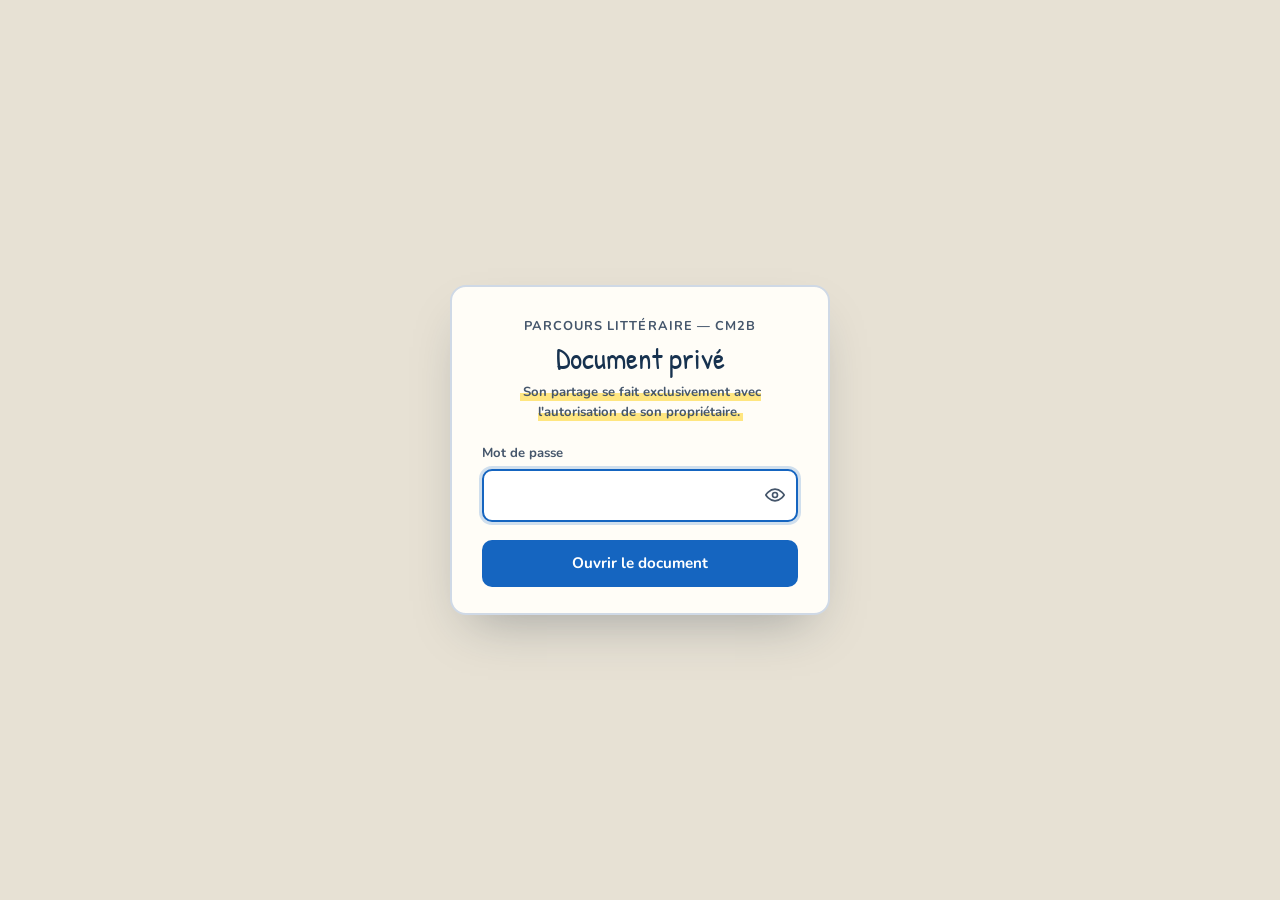
==== index.html @ 3eb69982 "Affichage : bouton d'impression centré sur une ligne en mobile, fiches réorganisées, couverture Émil" ====
<!DOCTYPE html>
<html lang="fr">
<head>
  <meta charset="UTF-8">
  <meta name="viewport" content="width=device-width, initial-scale=1">
  <title>Mon parcours de lecture — CM2B (élève &amp; parents)</title>
  <meta name="description" content="Document à imprimer pour choisir ses 7 livres de l'année en CM2B : liste des œuvres proposées par niveau, présentation de chaque livre, carnet de lecteur et suivi des lectures.">
  <meta name="robots" content="noindex, nofollow, noarchive">
  <link rel="icon" href="favicon.svg?v=1" type="image/svg+xml">
  <link rel="stylesheet" href="assets/styles.css?v=55">
</head>
<body class="is-locked">
  <div class="gate" id="gate">
    <form class="gate-box" id="gate-form" autocomplete="off">
      <p class="gate-school">Parcours littéraire — CM2B</p>
      <h1 class="gate-title">Document privé</h1>
      <p class="gate-note"><strong>Son partage se fait exclusivement avec l'autorisation de son propriétaire.</strong></p>
      <label class="gate-label" for="gate-input">Mot de passe</label>
      <div class="gate-field">
        <input class="gate-input" id="gate-input" type="password" inputmode="text" autocomplete="off" required>
        <button type="button" class="gate-reveal" id="gate-reveal" aria-label="Afficher le mot de passe" aria-pressed="false">
          <svg class="ico-eye" viewBox="0 0 24 24" fill="none" stroke="currentColor" stroke-width="2" stroke-linecap="round" stroke-linejoin="round" aria-hidden="true"><path d="M1 12s4-7 11-7 11 7 11 7-4 7-11 7-11-7-11-7z"/><circle cx="12" cy="12" r="3"/></svg>
          <svg class="ico-eye-off" viewBox="0 0 24 24" fill="none" stroke="currentColor" stroke-width="2" stroke-linecap="round" stroke-linejoin="round" aria-hidden="true"><path d="M17.94 17.94A10.07 10.07 0 0 1 12 20c-7 0-11-8-11-8a18.45 18.45 0 0 1 5.06-5.94M9.9 4.24A9.12 9.12 0 0 1 12 4c7 0 11 8 11 8a18.5 18.5 0 0 1-2.16 3.19m-6.72-1.07a3 3 0 1 1-4.24-4.24"/><line x1="1" y1="1" x2="23" y2="23"/></svg>
        </button>
      </div>
      <p class="gate-error" id="gate-error" role="alert" hidden>Mot de passe incorrect.</p>
      <button class="gate-submit" type="submit">Ouvrir le document</button>
    </form>
  </div>

  <button type="button" class="print-fab" id="print">
    <svg viewBox="0 0 24 24" fill="none" stroke="currentColor" stroke-width="2" aria-hidden="true"><path d="M6 9V3h12v6"/><path d="M6 18H4a2 2 0 0 1-2-2v-4a2 2 0 0 1 2-2h16a2 2 0 0 1 2 2v4a2 2 0 0 1-2 2h-2"/><rect x="6" y="14" width="12" height="7" rx="1"/></svg>
    Imprimer / Enregistrer en PDF
  </button>

  <main class="document">
    <header class="doc-head">
      <p class="school">Parcours littéraire — Classe de CM2B</p>
      <h1>Mon parcours de lecture</h1>
      <p class="subtitle">Je choisis <strong>7 livres</strong> à lire pendant l'année.</p>
      <span class="stamp" aria-hidden="true">7 livres<br>à choisir</span>
      <p class="id-line">Prénom : ______________________ &nbsp;&nbsp;&nbsp; Date : ______ / ______ / 20______</p>
    </header>

    <aside class="disclaimer" role="note">
      <p>Document réalisé par un parent d'élève de la classe, à titre bénévole et purement indicatif,
      pour aider les enfants à choisir leurs lectures de l'année. Il ne s'agit pas d'un document de
      l'école et il n'a aucune intention de se substituer aux consignes de l'enseignant ni de les
      contredire. En cas de doute, se référer au maître.</p>
    </aside>

    <section class="toc" aria-label="Sommaire">
      <h2>Sommaire</h2>
      <ul>
        <li><a href="#consignes"><span class="toc-num">1</span>Les consignes du maître</a></li>
        <li><a href="#niveaux"><span class="toc-num">2</span>Les trois niveaux de lecture</a></li>
        <li><a href="#patrimoine"><span class="toc-num">3</span>Œuvres du patrimoine</a></li>
        <li><a href="#contemporain"><span class="toc-num">4</span>Littérature de jeunesse contemporaine</a></li>
        <li><a href="#carnet"><span class="toc-num">5</span>Mon carnet de lecteur</a></li>
        <li><a href="#aides"><span class="toc-num">6</span>Aides complémentaires (suivi des lectures)</a></li>
        <li><a href="#fiche"><span class="toc-num">7</span>Ma fiche de lecture vierge</a></li>
      </ul>
    </section>

    <div class="zone zone-maitre" id="consignes">
      <header class="zone-head">
        <span class="zone-tag">Consignes du maître</span>
        <h2><span class="sec-num">1</span>Liste des œuvres et carnet de lecteur</h2>
        <p>Reproduits d'après les feuilles du maître. Le nombre de lectures (7) a été fixé par
        l'enseignant ; la liste, elle, n'est ni exhaustive ni obligatoire. Les présentations des livres
        (accroche, résumé, auteur) sont des aides proposées par un parent.</p>
      </header>

      <section class="note">
        <h2>Comment utiliser cette liste ?</h2>
        <p>Cette liste a pour objectif de proposer aux élèves un large choix d'œuvres à découvrir au cours
        de l'année. Elle n'est <strong>ni exhaustive, ni obligatoire</strong>. Chaque élève reste libre de
        choisir ses lectures en fonction de ses goûts, de ses envies et de ses capacités. Un livre qui
        ne figure pas dans cette liste peut également être choisi.</p>
        <p>Les niveaux indiqués correspondent à la <strong>difficulté de lecture de l'œuvre</strong> et ne
        constituent pas une évaluation du niveau de l'élève.</p>
      </section>

      <section class="legend-block" id="niveaux">
        <h2><span class="sec-num">2</span>Les trois niveaux de lecture</h2>
        <ul class="legend" id="legend"></ul>
      </section>

      <div id="books"></div>
    </div>

    <div class="zone zone-carnet carnet" id="carnet">
      <header class="zone-head">
        <span class="zone-tag">Consignes du maître</span>
        <h2><span class="sec-num">5</span>Mon carnet de lecteur</h2>
        <p>Pour chaque livre lu, je remplis mon carnet de lecteur. Voici les cinq parties du carnet.
        Je peux cocher les cases au fur et à mesure.</p>
      </header>

      <ul class="carnet-legende" id="carnet-legende"></ul>

      <div class="steps" id="steps"></div>
    </div>

    <div class="zone zone-aide" id="aides">
      <header class="zone-head">
        <span class="zone-tag">Aides complémentaires</span>
        <h2><span class="sec-num">6</span>Suivi des lectures</h2>
        <p>Proposé par un parent. Cet élément ne fait pas partie des consignes de l'école.</p>
      </header>

      <section class="suivi" id="suivi">
        <h2>Mes 7 livres de l'année</h2>
        <p>Je note ici les 7 livres que j'ai choisis, puis je les remplis au fur et à mesure.</p>
        <div id="suivi-table"></div>
      </section>
    </div>

    <div class="zone zone-fiche" id="fiche">
      <header class="zone-head">
        <span class="zone-tag">Aides complémentaires</span>
        <h2><span class="sec-num">7</span>Ma fiche de lecture vierge</h2>
        <p>Proposée par un parent : une fiche de trois pages, à photocopier une fois par livre.</p>
      </header>

      <div class="fiche-vierge" id="fiche-vierge"></div>
    </div>

    <footer class="doc-foot">
      <p>Parcours littéraire CM2B — document à imprimer pour choisir ses lectures de l'année.</p>
      <p>Résumés et repères sur les auteurs établis d'après des sources documentaires et encyclopédiques.</p>
      <p>Document réalisé par un parent d'élève, à titre indicatif. Il ne remplace pas les consignes de l'enseignant.</p>
      <p>Illustrations du domaine public (Wikimedia Commons) pour les œuvres anciennes ; couvertures des éditions pour les autres.</p>
    </footer>
  </main>

  <script src="assets/data.js?v=36"></script>
  <script src="assets/app.js?v=37"></script>
</body>
</html>
---- assets/styles.css ----
/* Feuille de style « cahier d'écolier » — document imprimable.
   Polices auto-hébergées (licence OFL) : Patrick Hand (titres), Nunito (texte). */

@font-face {
  font-family: "Patrick Hand";
  font-style: normal;
  font-weight: 400;
  font-display: swap;
  src: url("fonts/patrick-hand-latin-400-normal.woff2") format("woff2");
  unicode-range: U+0000-00FF, U+0131, U+0152-0153, U+02BB-02BC, U+02C6, U+02DA, U+02DC, U+0304, U+0308, U+0329, U+2000-206F, U+2074, U+20AC, U+2122, U+2191, U+2193, U+2212, U+2215, U+FEFF, U+FFFD;
}
@font-face {
  font-family: "Patrick Hand";
  font-style: normal;
  font-weight: 400;
  font-display: swap;
  src: url("fonts/patrick-hand-latin-ext-400-normal.woff2") format("woff2");
  unicode-range: U+0100-02AF, U+0304, U+0308, U+0329, U+1E00-1E9F, U+1EF2-1EFF, U+2020, U+20A0-20AB, U+20AD-20C0, U+2113, U+2C60-2C7F, U+A720-A7FF;
}
@font-face {
  font-family: "Nunito";
  font-style: normal;
  font-weight: 400;
  font-display: swap;
  src: url("fonts/nunito-latin-400-normal.woff2") format("woff2");
  unicode-range: U+0000-00FF, U+0131, U+0152-0153, U+02BB-02BC, U+02C6, U+02DA, U+02DC, U+0304, U+0308, U+0329, U+2000-206F, U+2074, U+20AC, U+2122, U+2191, U+2193, U+2212, U+2215, U+FEFF, U+FFFD;
}
@font-face {
  font-family: "Nunito";
  font-style: normal;
  font-weight: 400;
  font-display: swap;
  src: url("fonts/nunito-latin-ext-400-normal.woff2") format("woff2");
  unicode-range: U+0100-02AF, U+0304, U+0308, U+0329, U+1E00-1E9F, U+1EF2-1EFF, U+2020, U+20A0-20AB, U+20AD-20C0, U+2113, U+2C60-2C7F, U+A720-A7FF;
}
@font-face {
  font-family: "Nunito";
  font-style: normal;
  font-weight: 700;
  font-display: swap;
  src: url("fonts/nunito-latin-700-normal.woff2") format("woff2");
  unicode-range: U+0000-00FF, U+0131, U+0152-0153, U+02BB-02BC, U+02C6, U+02DA, U+02DC, U+0304, U+0308, U+0329, U+2000-206F, U+2074, U+20AC, U+2122, U+2191, U+2193, U+2212, U+2215, U+FEFF, U+FFFD;
}
@font-face {
  font-family: "Nunito";
  font-style: normal;
  font-weight: 700;
  font-display: swap;
  src: url("fonts/nunito-latin-ext-700-normal.woff2") format("woff2");
  unicode-range: U+0100-02AF, U+0304, U+0308, U+0329, U+1E00-1E9F, U+1EF2-1EFF, U+2020, U+20A0-20AB, U+20AD-20C0, U+2113, U+2C60-2C7F, U+A720-A7FF;
}

:root {
  --paper: #fffdf7;
  --ink: #1f2d3d;
  --ink-soft: #45566b;
  --line: #cfd9e6;
  --grid: 5mm;
  --grid-img: url("data:image/svg+xml,%3Csvg%20xmlns='http://www.w3.org/2000/svg'%20width='5'%20height='5'%20viewBox='0%200%205%205'%3E%3Cpath%20d='M0.125%200V5M0%200.125H5'%20fill='none'%20stroke='%235a82b4'%20stroke-opacity='0.16'%20stroke-width='0.25'/%3E%3C/svg%3E");
  --vert: #2e7d32;
  --bleu: #1565c0;
  --rouge: #c62828;
  --marker: #ffe680;
  --accent-pencil: #e08a2b;
  --font-hand: "Patrick Hand", "Segoe Print", "Bradley Hand", "Comic Sans MS", cursive;
  --font-body: "Nunito", Verdana, "Segoe UI", Tahoma, Geneva, sans-serif;
}

* { box-sizing: border-box; }

body {
  margin: 0;
  background: #e7e1d4;
  color: var(--ink);
  font-family: var(--font-body);
  font-size: 15px;
  line-height: 1.55;
}

a { color: var(--bleu); }
:focus-visible { outline: 3px solid var(--accent-pencil); outline-offset: 2px; border-radius: 4px; }

/* ---------- La feuille ---------- */
.document {
  position: relative;
  width: min(100%, 820px);
  margin: 28px auto 90px;
  padding: 46px 48px 40px;
  background-color: var(--paper);
  background-image: var(--grid-img);
  background-size: var(--grid) var(--grid);
  background-repeat: repeat;
  border-radius: 3px;
  box-shadow: 0 1px 0 #d9d2c2, 0 20px 44px -20px rgba(40, 40, 30, .55);
}

/* ---------- En-tête ---------- */
.school {
  font-family: var(--font-hand);
  font-size: 1.02rem;
  color: var(--bleu);
  margin: 0 0 4px;
  letter-spacing: .3px;
}
h1 {
  font-family: var(--font-hand);
  font-size: clamp(2rem, 6vw, 2.85rem);
  font-weight: 700;
  color: #17324f;
  margin: 0;
  line-height: 1.1;
}
.subtitle {
  font-family: var(--font-hand);
  font-size: 1.18rem;
  color: #33506f;
  margin: 8px 0 14px;
}
.subtitle strong { background: linear-gradient(transparent 55%, var(--marker) 55%); padding: 0 3px; }

.stamp {
  position: absolute;
  top: 40px;
  right: 42px;
  transform: rotate(-8deg);
  border: 3px double var(--rouge);
  color: var(--rouge);
  font-family: var(--font-hand);
  font-weight: 700;
  font-size: .98rem;
  line-height: 1.05;
  text-align: center;
  padding: 8px 12px;
  border-radius: 8px;
  opacity: .82;
}

.id-line {
  font-size: .95rem;
  color: var(--ink-soft);
  margin: 14px 0 0;
  letter-spacing: .3px;
}

/* ---------- Note « mode d'emploi » ---------- */
.note {
  background: #fffbe8;
  border: 1.5px dashed #e6c96b;
  border-radius: 12px;
  padding: 16px 20px;
  margin: 24px 0 0;
}
.note h2 {
  font-family: var(--font-hand);
  font-size: 1.32rem;
  color: #8a6d1b;
  margin: 0 0 8px;
}
.note p { margin: 0 0 8px; font-size: .93rem; color: var(--ink-soft); }
.note p:last-child { margin-bottom: 0; }
.note p strong { color: var(--ink); }

/* ---------- Mention « document d'un parent » ---------- */
.disclaimer {
  margin: 20px 0 0;
  background: #f6f7f9;
  border: 1.5px solid #d3dae3;
  border-left: 4px solid var(--ink-soft);
  border-radius: 10px;
  padding: 12px 16px;
}
.disclaimer p { margin: 0; font-size: .85rem; color: var(--ink-soft); }

/* ---------- Zones : consignes du maître / aides d'un parent ---------- */
.zone {
  margin: 26px 0 0;
  padding: 18px 20px 22px;
  border-radius: 14px;
  border: 1.5px solid var(--line);
}
.zone-maitre { background: #f7fafd; border-color: #d3e0ee; }
.zone-carnet { background: #eef4fc; border-color: #cddff2; }
.zone-aide { background: #fdf8ec; border-color: #ecdcb4; }
.zone-head { margin: 0 0 6px; }
.zone-tag {
  display: inline-block;
  font-family: var(--font-hand);
  font-size: .9rem;
  letter-spacing: .3px;
  padding: 2px 10px;
  border-radius: 999px;
  margin-bottom: 6px;
}
.zone-maitre .zone-tag { background: #e3eef9; color: #1565c0; }
.zone-carnet .zone-tag { background: #dbeafb; color: #1565c0; }
.zone-aide .zone-tag { background: #f7e6bf; color: #8a6d1b; }
.zone-head h2 {
  font-family: var(--font-hand);
  font-size: 1.5rem;
  color: #17324f;
  margin: 0 0 4px;
}
.zone-head p { margin: 0; font-size: .86rem; color: var(--ink-soft); }

/* Présentation d'un livre : aide proposée par un parent */
.fiche-aide {
  margin-top: 8px;
  padding: 10px 12px;
  border-left: 3px solid #ecdcb4;
  background: #fdfaf2;
  border-radius: 0 8px 8px 0;
}
.auteur-bio {
  font-size: .85rem;
  color: var(--ink-soft);
  margin: 10px 0 0;
  padding-top: 7px;
  border-top: 1px dashed #e6dcc4;
}
.auteur-bio-label {
  font-family: var(--font-hand);
  font-size: .78rem;
  color: #8a6d1b;
  text-transform: uppercase;
  letter-spacing: .5px;
  margin-right: 7px;
}
.auteur-bio-nom {
  font-family: var(--font-hand);
  font-size: .95rem;
  color: #17324f;
}

.fiche-img { float: right; width: 132px; margin: 0 0 10px 14px; }
.fiche-img img {
  display: block;
  width: 100%;
  height: auto;
  border: 1px solid var(--line);
  border-radius: 6px;
  background: #fff;
}
.fiche-img figcaption { font-size: .66rem; color: #6b7a8c; margin-top: 3px; line-height: 1.2; }
.fiche-aide::after { content: ""; display: block; clear: both; }

/* ---------- Sommaire (écran) ---------- */
.toc {
  margin: 24px 0 0;
  background: #f4f8fd;
  border: 1.5px solid #d8e0ea;
  border-radius: 12px;
  padding: 14px 18px;
}
.toc h2 {
  font-family: var(--font-hand);
  font-size: 1.24rem;
  color: #17324f;
  margin: 0 0 8px;
}
.toc ul {
  list-style: none;
  margin: 0;
  padding: 0;
  display: flex;
  flex-direction: column;
  gap: 5px;
}
.toc li { font-size: .92rem; color: #3a4b60; }
.toc a {
  color: #2a4a6b;
  text-decoration: underline;
  text-decoration-color: #b9c9dc;
  text-underline-offset: 3px;
  border-radius: 4px;
}
.toc a:hover,
.toc a:focus-visible { color: #1565c0; text-decoration-color: currentColor; }
.toc a:focus-visible { outline: 2px solid #1565c0; outline-offset: 2px; }
.toc-num {
  display: inline-block;
  margin-right: 8px;
  color: var(--bleu);
  font-weight: 700;
}
.toc-num::after { content: " –"; }

/* ---------- Ancres du sommaire ---------- */
html { scroll-behavior: smooth; }
#consignes, #niveaux, #patrimoine, #contemporain, #carnet, #aides, #fiche { scroll-margin-top: 18px; }

/* ---------- Légende des niveaux ---------- */
.legend-block { margin: 26px 0 0; }
.legend-block h2,
.cat-head,
.carnet h2,
.suivi h2 {
  font-family: var(--font-hand);
  font-size: 1.55rem;
  color: #17324f;
  margin: 0 0 10px;
  padding-bottom: 4px;
  border-bottom: 3px solid var(--marker);
}
.sec-num {
  display: inline-block;
  margin-right: 8px;
  color: var(--bleu);
  font-size: .9em;
}
.sec-num::after { content: " –"; }
.legend { list-style: none; margin: 12px 0 0; padding: 0; display: flex; flex-direction: column; gap: 8px; }
.legend li { display: flex; align-items: center; gap: 10px; font-size: .96rem; }
.dot { width: 15px; height: 15px; border-radius: 52% 48% 55% 45%; flex: none; }
.dot.n1 { background: var(--vert); }
.dot.n2 { background: var(--bleu); }
.dot.n3 { background: var(--rouge); }
.legend .lvl-name { font-family: var(--font-hand); font-weight: 700; }

/* ---------- Liste des œuvres ---------- */
.cat-block { margin: 30px 0 0; }
.cat-head { display: flex; align-items: baseline; gap: 12px; }
.cat-head .num { font-size: .9em; color: var(--bleu); }
.cat-head .num::after { content: " –"; }
.cat-lead { font-size: .88rem; color: var(--ink-soft); margin: 6px 0 0; }

.level-block { margin: 20px 0 0; }
.level-head {
  font-family: var(--font-hand);
  font-size: 1.12rem;
  color: #17324f;
  margin: 0 0 8px;
  display: flex;
  align-items: center;
  gap: 9px;
}
.level-head .dot { width: 16px; height: 16px; }

.fiche {
  display: grid;
  grid-template-columns: 32px 1fr;
  gap: 14px;
  padding: 12px 0;
  border-bottom: 1px dashed var(--line);
}
.fiche:last-child { border-bottom: 0; }

.check {
  width: 26px; height: 26px;
  border: 2.5px solid #2b3d52;
  border-radius: 4px 7px 3px 8px;
  background: #fff;
  transform: rotate(-1.2deg);
  margin-top: 2px;
  box-shadow: 1px 1px 0 rgba(0, 0, 0, .08);
}

.fiche-body h3 {
  font-family: var(--font-hand);
  font-size: 1.1rem;
  font-weight: 700;
  color: #17324f;
  margin: 0 0 3px;
  line-height: 1.2;
}
.meta {
  font-size: .84rem;
  color: var(--ink-soft);
  margin: 0 0 6px;
  display: flex;
  flex-wrap: wrap;
  gap: 6px 14px;
  align-items: center;
}
.meta .author { font-weight: 700; color: #2b3d52; }
.meta .lvl { display: inline-flex; align-items: center; gap: 6px; }
.meta .lvl .dot { width: 11px; height: 11px; }
.meta .note-badge {
  background: var(--marker);
  color: #6b5200;
  font-weight: 700;
  padding: 1px 8px;
  border-radius: 999px;
  font-size: .76rem;
}
.meta .gicos { display: inline-flex; align-items: center; gap: 3px; color: var(--bleu); }
.meta .gico { width: 16px; height: 16px; flex: none; }
.fiche .accroche {
  font-family: var(--font-hand);
  font-size: 1.02rem;
  color: #17324f;
  margin: 0 0 5px;
  line-height: 1.25;
}
.fiche .resume { font-size: .91rem; margin: 0; color: #3a4b60; }

/* ---------- Carnet de lecteur ---------- */
.carnet { margin: 34px 0 0; }
.steps {
  display: grid;
  grid-template-columns: repeat(auto-fit, minmax(300px, 1fr));
  gap: 16px;
  margin-top: 16px;
}
.step {
  border: 1.5px solid #d8e0ea;
  border-radius: 12px;
  padding: 14px 16px;
  background: #fbfdff;
}
.step h3 {
  font-family: var(--font-hand);
  font-size: 1.04rem;
  color: #17324f;
  margin: 0 0 6px;
  display: flex;
  align-items: center;
  gap: 8px;
}
.step h3 .num {
  width: 24px; height: 24px; flex: none;
  border-radius: 50%;
  background: var(--bleu);
  color: #fff;
  display: grid;
  place-items: center;
  font-size: .82rem;
}
.step p.intro { font-size: .85rem; color: var(--ink-soft); margin: 0 0 8px; }
.step ul { list-style: none; margin: 0; padding: 0; display: flex; flex-direction: column; gap: 7px; }
.step li { display: grid; grid-template-columns: 22px 1fr; gap: 9px; font-size: .87rem; align-items: start; }
.step li .check { width: 18px; height: 18px; border-width: 2px; margin-top: 1px; }

/* ---------- Statuts du carnet : point vert / rouge dans la case d'origine ---------- */
.step li .check,
.carnet-legende .check { position: relative; }
.check-dot {
  position: absolute;
  inset: 0;
  margin: auto;
  width: 9px;
  height: 9px;
  border-radius: 50%;
}
.check-dot.libre { background: var(--vert); }
.check-dot.obligatoire { background: var(--rouge); }
.carnet-legende {
  list-style: none;
  margin: 14px 0 0;
  padding: 0;
  display: flex;
  flex-direction: column;
  gap: 8px;
}
.carnet-legende li { display: flex; align-items: center; gap: 9px; font-size: .85rem; color: var(--ink-soft); }
.carnet-legende .check { width: 18px; height: 18px; border-width: 2px; margin: 0; transform: none; }

/* ---------- Suivi des 7 lectures ---------- */
.suivi { margin: 34px 0 0; }
.suivi > p { font-size: .93rem; color: var(--ink-soft); margin: 8px 0 0; }

.suivi-table { width: 100%; border-collapse: collapse; margin-top: 14px; font-size: .9rem; }
.suivi-table caption {
  caption-side: bottom;
  text-align: left;
  font-size: .8rem;
  color: var(--ink-soft);
  padding-top: 6px;
}
.suivi-table th,
.suivi-table td {
  border: 1px solid var(--line);
  padding: 8px 9px;
  text-align: left;
  vertical-align: middle;
}
.suivi-table thead th {
  background: #f2f6fb;
  font-family: var(--font-hand);
  font-size: .96rem;
  color: #17324f;
  font-weight: 700;
}
.suivi-table .suivi-num { width: 36px; text-align: center; background: #f7fafd; color: #17324f; }
.suivi-table tbody td { height: 40px; }
.suivi-table th:nth-child(2), .suivi-table td:nth-child(2) { min-width: 150px; }
.suivi-table th:nth-child(3), .suivi-table td:nth-child(3) { width: 72px; }
.suivi-table th:nth-child(4), .suivi-table td:nth-child(4),
.suivi-table th:nth-child(5), .suivi-table td:nth-child(5) { width: 96px; }
.suivi-table th:nth-child(6), .suivi-table td:nth-child(6) { width: 74px; text-align: center; }
.suivi-table td .check { display: block; margin: 0 auto; }

/* ---------- Fiche de lecture vierge (section 7) ---------- */
.zone-fiche { background: #fff; border-color: #d8e0ea; }
.zone-fiche .zone-tag { background: #e3eef9; color: #1565c0; }

.fiche-vierge { margin-top: 12px; }

.fv-id {
  display: grid;
  grid-template-columns: 1fr 1fr;
  gap: 6px 22px;
  margin: 0 0 12px;
  padding: 10px 14px;
  border: 1.5px solid var(--line);
  border-radius: 10px;
  background: #fbfdff;
}
.fv-id-item {
  margin: 0;
  display: flex;
  align-items: baseline;
  gap: 8px;
  font-size: .86rem;
  min-height: 1.5em;
}
.fv-id-item.wide { grid-column: 1 / -1; }
.fv-id-label { font-family: var(--font-hand); color: #17324f; white-space: nowrap; }
.fv-fill { flex: 1 1 auto; border-bottom: 1.5px dotted #9fb0c4; height: 1.05em; min-width: 40px; }
.fv-cases { display: inline-flex; gap: 12px; align-items: center; }
.fv-case { display: inline-flex; align-items: center; gap: 5px; font-size: .8rem; color: var(--ink-soft); }
.fv-case .dot { width: 11px; height: 11px; }
.fv-cover-box {
  flex: 1 1 auto;
  min-height: 20mm;
  border: 1.5px dashed #b9c9dc;
  border-radius: 8px;
  background: #fff;
  display: grid;
  place-items: center;
  padding: 4px;
  text-align: center;
  font-size: .72rem;
  color: #9fb0c4;
}
.fv-bloc-cover .fv-cover-box { height: 150mm; }

.fv-page { display: flex; flex-direction: column; gap: 12px; }
.fv-page-2 { margin-top: 26px; }
.fv-reprise {
  margin: 0;
  display: flex;
  align-items: baseline;
  gap: 10px;
  font-size: .86rem;
}
.fv-reprise-title {
  font-family: var(--font-hand);
  color: var(--bleu);
  white-space: nowrap;
}
.fv-bloc {
  border: 1.5px solid var(--line);
  border-radius: 10px;
  padding: 9px 14px 11px;
  background: #fbfdff;
}
.fv-bloc-grow { flex: 1 1 auto; display: flex; flex-direction: column; }
.fv-bloc h3 {
  font-family: var(--font-hand);
  font-size: 1.05rem;
  color: #17324f;
  margin: 0 0 2px;
}
.fv-hint { font-size: .78rem; color: var(--ink-soft); margin: 0 0 7px; }

.fv-lines { display: flex; flex-direction: column; }
.fv-line { height: 6.5mm; border-bottom: 1px solid #c4d1e0; }
.fv-line:last-child { border-bottom-color: #9fb0c4; }

.fv-draw {
  flex: 1 1 auto;
  height: 72mm;
  border: 1.5px dashed #b9c9dc;
  border-radius: 8px;
  background: #fff;
}

/* ---------- Pied ---------- */
.doc-foot {
  margin-top: 30px;
  padding-top: 14px;
  border-top: 1px solid var(--line);
  font-size: .78rem;
  color: #6b7a8c;
}
.doc-foot p { margin: 0 0 4px; }

/* ---------- Bouton d'impression (écran seulement) ---------- */
.print-fab {
  position: fixed;
  right: 22px;
  bottom: 22px;
  z-index: 50;
  display: inline-flex;
  align-items: center;
  gap: 8px;
  background: var(--bleu);
  color: #fff;
  border: 0;
  border-radius: 999px;
  padding: 13px 20px;
  font: inherit;
  font-weight: 700;
  font-size: .95rem;
  cursor: pointer;
  box-shadow: 0 10px 24px -8px rgba(21, 101, 192, .8);
  transition: background .18s ease;
}
.print-fab:hover { background: #0d47a1; }
.print-fab svg { width: 18px; height: 18px; }

/* ---------- Écran de mot de passe (protection côté client) ---------- */
.gate { display: none; }

body.is-locked { overflow: hidden; }
body.is-locked .document,
body.is-locked .print-fab { display: none; }
body.is-locked .gate {
  display: flex;
  position: fixed;
  inset: 0;
  z-index: 100;
  align-items: center;
  justify-content: center;
  padding: 24px;
  background: #e7e1d4;
}

.gate-box {
  width: 100%;
  max-width: 380px;
  padding: 30px 30px 26px;
  border: 2px solid var(--line);
  border-radius: 16px;
  background: var(--paper);
  box-shadow: 0 24px 50px -20px rgba(31, 45, 61, .35);
  text-align: center;
}

.gate-school {
  margin: 0 0 4px;
  color: var(--ink-soft);
  font-size: .8rem;
  font-weight: 700;
  letter-spacing: .08em;
  text-transform: uppercase;
}

.gate-title {
  margin: 0 0 8px;
  font-family: var(--font-hand);
  font-size: 1.9rem;
  font-weight: 400;
  line-height: 1.1;
}

.gate-note {
  margin: 0 0 20px;
  color: var(--ink-soft);
  font-size: .82rem;
  font-style: italic;
}

.gate-note strong {
  background: linear-gradient(transparent 55%, var(--marker) 55%);
  padding: 0 3px;
  font-style: normal;
}

.gate-label {
  display: block;
  margin-bottom: 6px;
  text-align: left;
  font-size: .82rem;
  font-weight: 700;
  color: var(--ink-soft);
}

.gate-input {
  width: 100%;
  padding: 12px 44px 12px 14px;
  border: 2px solid var(--line);
  border-radius: 10px;
  background: #fff;
  color: var(--ink);
  font: inherit;
  font-size: 1rem;
}

.gate-field { position: relative; }

.gate-reveal {
  position: absolute;
  top: 50%;
  right: 6px;
  transform: translateY(-50%);
  display: flex;
  align-items: center;
  justify-content: center;
  width: 34px;
  height: 34px;
  padding: 0;
  border: 0;
  border-radius: 8px;
  background: transparent;
  color: var(--ink-soft);
  cursor: pointer;
  transition: background .18s ease, color .18s ease;
}

.gate-reveal:hover { color: var(--ink); background: rgba(31, 45, 61, .06); }

.gate-reveal:focus-visible {
  outline: none;
  box-shadow: 0 0 0 3px rgba(21, 101, 192, .2);
}

.gate-reveal svg { width: 20px; height: 20px; }
.gate-reveal .ico-eye-off { display: none; }
.gate-reveal.is-visible .ico-eye { display: none; }
.gate-reveal.is-visible .ico-eye-off { display: block; }

.gate-input:focus-visible {
  outline: none;
  border-color: var(--bleu);
  box-shadow: 0 0 0 3px rgba(21, 101, 192, .2);
}

.gate-error {
  margin: 10px 0 0;
  color: var(--rouge);
  font-size: .85rem;
  font-weight: 700;
}

.gate-submit {
  width: 100%;
  margin-top: 18px;
  border: 0;
  border-radius: 10px;
  padding: 12px 18px;
  background: var(--bleu);
  color: #fff;
  font: inherit;
  font-weight: 700;
  font-size: .95rem;
  cursor: pointer;
  transition: background .18s ease;
}

.gate-submit:hover { background: #0d47a1; }

/* ---------- Impression : rendu identique à l'écran ---------- */
@media print {
  @page { size: A4; margin: 12mm; }

  html, body { background: #fff !important; }

  .print-fab, .gate { display: none !important; }

  .document {
    width: auto;
    margin: 0;
    padding: 46px 48px 40px;
    background-color: transparent;
    background-image: var(--grid-img);
  }

  * { -webkit-print-color-adjust: exact; print-color-adjust: exact; }

  .fiche { display: flow-root; }
  .fiche .check { float: left; }
  .fiche-body { margin-left: 46px; }

  .step { break-inside: avoid; page-break-inside: avoid; }
  h1, h2, h3 { break-after: avoid; page-break-after: avoid; }
  .doc-head { break-after: avoid; page-break-after: avoid; }
  .legend-block, .note { break-inside: avoid; page-break-inside: avoid; }
  .carnet { break-before: page; page-break-before: always; margin-top: 0; }
  .zone-aide { break-before: page; page-break-before: always; margin-top: 0; }
  .zone-fiche { break-before: page; page-break-before: always; margin-top: 0; padding: 0; border: 0; background: #fff; }
  .fv-page-2, .fv-page-3 { break-before: page; page-break-before: always; margin-top: 0; }
  .fv-page, .fv-id, .fv-bloc { break-inside: avoid; page-break-inside: avoid; }
  .doc-foot { margin-top: 14px; padding-top: 10px; }
  .fiche-img { break-inside: avoid; page-break-inside: avoid; }
  .suivi-table tr, .toc { break-inside: avoid; page-break-inside: avoid; }
}

/* ---------- Petits écrans ---------- */
@media (max-width: 620px) {
  body { font-size: 15px; }
  .document { margin: 0; padding: 24px 18px 40px; border-radius: 0; box-shadow: none; }
  .stamp { position: static; display: inline-block; transform: rotate(-3deg); margin: 12px 0 0; }
  .steps { grid-template-columns: 1fr; }

  .fiche { display: block; }
  .fiche .check { float: left; margin: 0 10px 4px 0; }
  .fiche-body h3, .fiche-body .meta { margin-left: 38px; }
  .fiche .accroche, .fiche .resume { clear: left; }

  .fv-id { grid-template-columns: 1fr; }
  .fv-id-item, .fv-cases { flex-wrap: wrap; }
  .fv-cases { gap: 8px; }

  #suivi-table { overflow-x: auto; -webkit-overflow-scrolling: touch; }
  .suivi-table { font-size: .82rem; }
  .suivi-table th, .suivi-table td { padding: 6px 6px; }
  .suivi-table .suivi-num { width: 28px; }
  .suivi-table th:nth-child(2), .suivi-table td:nth-child(2) { min-width: 118px; }
  .suivi-table th:nth-child(3), .suivi-table td:nth-child(3) { width: 54px; }
  .suivi-table th:nth-child(4), .suivi-table td:nth-child(4),
  .suivi-table th:nth-child(5), .suivi-table td:nth-child(5) { width: 62px; }
  .suivi-table th:nth-child(6), .suivi-table td:nth-child(6) { width: 56px; }

  .print-fab {
    left: 50%;
    right: auto;
    transform: translateX(-50%);
    max-width: calc(100vw - 24px);
    justify-content: center;
    white-space: nowrap;
    gap: 6px;
    padding: 12px 18px;
    font-size: clamp(0.72rem, 3.6vw, 0.95rem);
  }
}

@media (prefers-reduced-motion: reduce) {
  * { transition: none !important; animation: none !important; }
  html { scroll-behavior: auto; }
}
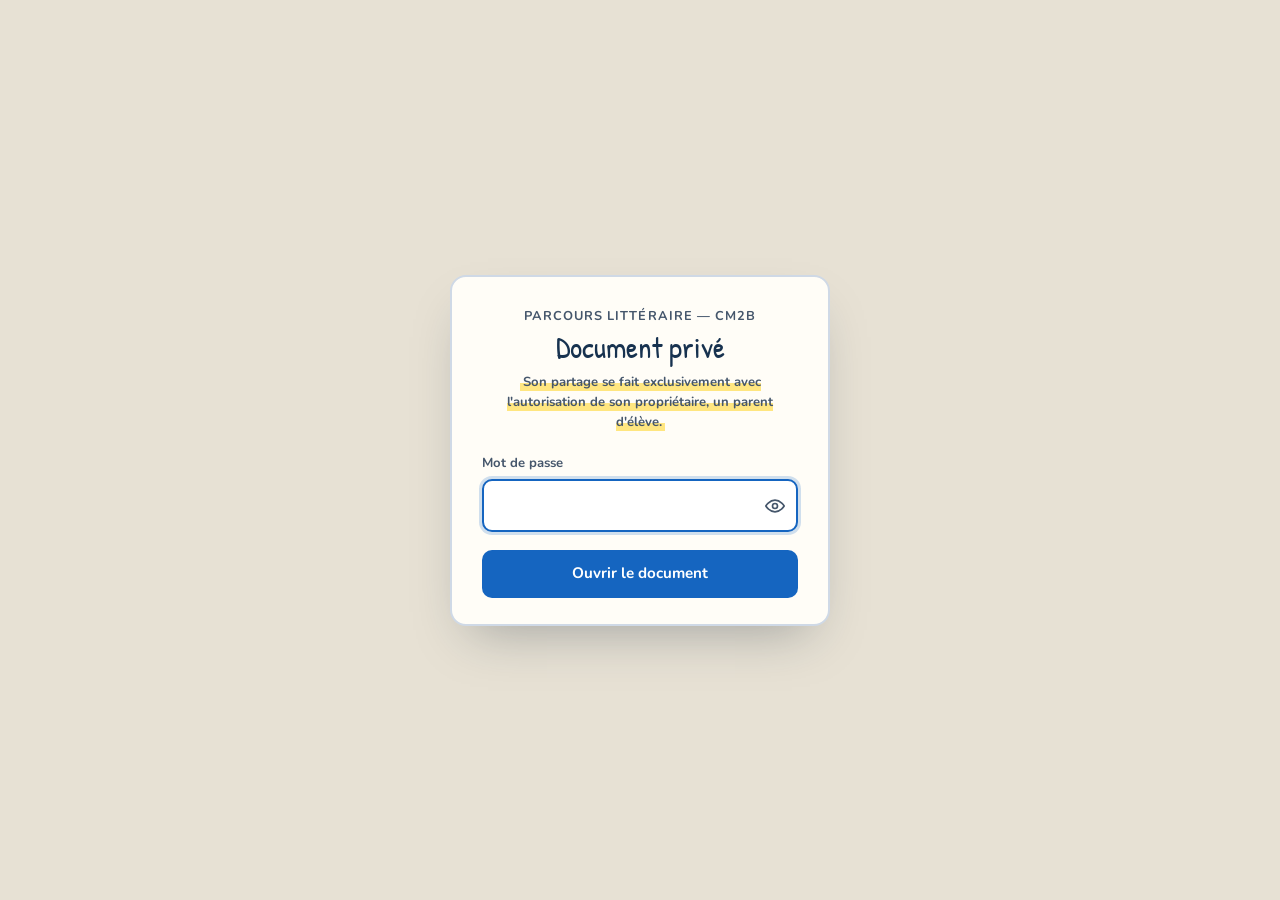
==== commit 84b1580b: "Portail : partage avec autorisation du propriétaire, un parent d'élève" ====
--- a/index.html
+++ b/index.html
@@ -14,7 +14,7 @@
     <form class="gate-box" id="gate-form" autocomplete="off">
       <p class="gate-school">Parcours littéraire — CM2B</p>
       <h1 class="gate-title">Document privé</h1>
-      <p class="gate-note"><strong>Son partage se fait exclusivement avec l'autorisation de son propriétaire.</strong></p>
+      <p class="gate-note"><strong>Son partage se fait exclusivement avec l'autorisation de son propriétaire, un parent d'élève.</strong></p>
       <label class="gate-label" for="gate-input">Mot de passe</label>
       <div class="gate-field">
         <input class="gate-input" id="gate-input" type="password" inputmode="text" autocomplete="off" required>
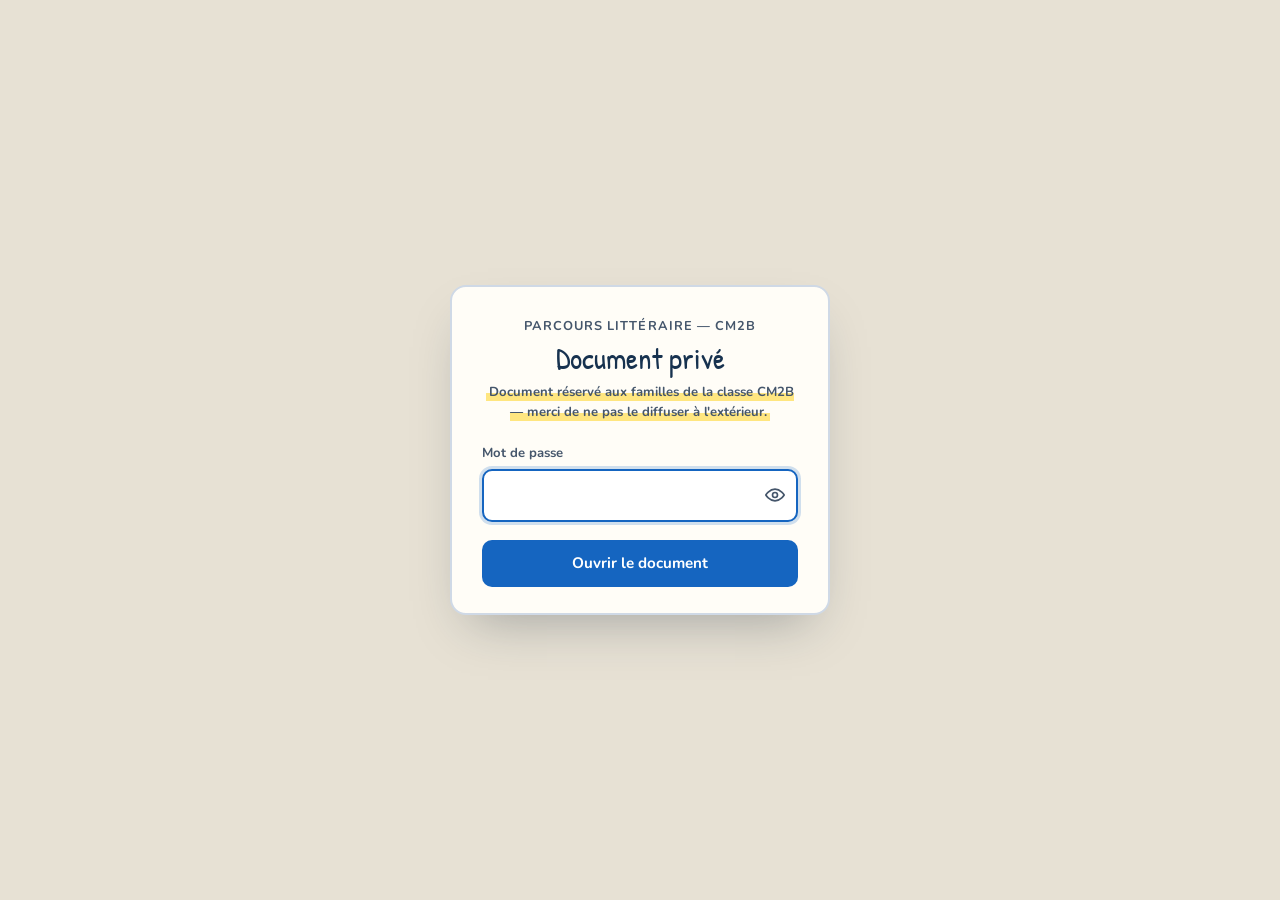
==== commit 47eaae6d: "Fiche de lecture : badges « exemple » des blocs retirés, intro clarifiée (vouvoiement et sujet « enf" ====
--- a/index.html
+++ b/index.html
@@ -4,17 +4,17 @@
   <meta charset="UTF-8">
   <meta name="viewport" content="width=device-width, initial-scale=1">
   <title>Mon parcours de lecture — CM2B (élève &amp; parents)</title>
-  <meta name="description" content="Document à imprimer pour choisir ses 7 livres de l'année en CM2B : liste des œuvres proposées par niveau, présentation de chaque livre, carnet de lecteur et suivi des lectures.">
+  <meta name="description" content="Document à imprimer pour choisir ses 6 livres de l'année en CM2B : liste des œuvres proposées par niveau, présentation de chaque livre, carnet de lecteur et suivi des lectures.">
   <meta name="robots" content="noindex, nofollow, noarchive">
   <link rel="icon" href="favicon.svg?v=1" type="image/svg+xml">
-  <link rel="stylesheet" href="assets/styles.css?v=55">
+  <link rel="stylesheet" href="assets/styles.css?v=70">
 </head>
 <body class="is-locked">
   <div class="gate" id="gate">
     <form class="gate-box" id="gate-form" autocomplete="off">
       <p class="gate-school">Parcours littéraire — CM2B</p>
       <h1 class="gate-title">Document privé</h1>
-      <p class="gate-note"><strong>Son partage se fait exclusivement avec l'autorisation de son propriétaire, un parent d'élève.</strong></p>
+      <p class="gate-note"><strong>Document réservé aux familles de la classe CM2B — merci de ne pas le diffuser à l'extérieur.</strong></p>
       <label class="gate-label" for="gate-input">Mot de passe</label>
       <div class="gate-field">
         <input class="gate-input" id="gate-input" type="password" inputmode="text" autocomplete="off" required>
@@ -37,8 +37,8 @@
     <header class="doc-head">
       <p class="school">Parcours littéraire — Classe de CM2B</p>
       <h1>Mon parcours de lecture</h1>
-      <p class="subtitle">Je choisis <strong>7 livres</strong> à lire pendant l'année.</p>
-      <span class="stamp" aria-hidden="true">7 livres<br>à choisir</span>
+      <p class="subtitle">Je choisis <strong>6 livres</strong> à lire pendant l'année.</p>
+      <span class="stamp" aria-hidden="true">6 livres<br>à choisir</span>
       <p class="id-line">Prénom : ______________________ &nbsp;&nbsp;&nbsp; Date : ______ / ______ / 20______</p>
     </header>
 
@@ -58,7 +58,7 @@
         <li><a href="#contemporain"><span class="toc-num">4</span>Littérature de jeunesse contemporaine</a></li>
         <li><a href="#carnet"><span class="toc-num">5</span>Mon carnet de lecteur</a></li>
         <li><a href="#aides"><span class="toc-num">6</span>Aides complémentaires (suivi des lectures)</a></li>
-        <li><a href="#fiche"><span class="toc-num">7</span>Ma fiche de lecture vierge</a></li>
+        <li><a href="#fiche"><span class="toc-num">7</span>Un exemple de fiche de lecture</a></li>
       </ul>
     </section>
 
@@ -66,8 +66,9 @@
       <header class="zone-head">
         <span class="zone-tag">Consignes du maître</span>
         <h2><span class="sec-num">1</span>Liste des œuvres et carnet de lecteur</h2>
-        <p>Reproduits d'après les feuilles du maître. Le nombre de lectures (7) a été fixé par
-        l'enseignant ; la liste, elle, n'est ni exhaustive ni obligatoire. Les présentations des livres
+        <p>Reproduits d'après les feuilles du maître. Le nombre de lectures à choisir (6) a été fixé par
+        l'enseignant ; la liste, elle, n'est ni exhaustive ni obligatoire. L'Odyssée, œuvre commune,
+        est étudiée en classe et ne compte pas parmi ces 6 livres. Les présentations des livres
         (accroche, résumé, auteur) sont des aides proposées par un parent.</p>
       </header>
 
@@ -110,8 +111,8 @@
       </header>
 
       <section class="suivi" id="suivi">
-        <h2>Mes 7 livres de l'année</h2>
-        <p>Je note ici les 7 livres que j'ai choisis, puis je les remplis au fur et à mesure.</p>
+        <h2>Mes 6 livres de l'année</h2>
+        <p>Je note ici les 6 livres que j'ai choisis, puis je les remplis au fur et à mesure.</p>
         <div id="suivi-table"></div>
       </section>
     </div>
@@ -119,8 +120,12 @@
     <div class="zone zone-fiche" id="fiche">
       <header class="zone-head">
         <span class="zone-tag">Aides complémentaires</span>
-        <h2><span class="sec-num">7</span>Ma fiche de lecture vierge</h2>
-        <p>Proposée par un parent : une fiche de trois pages, à photocopier une fois par livre.</p>
+        <h2><span class="sec-num">7</span>Un exemple de fiche de lecture</h2>
+        <p><span class="hl-jaune">C'est un <strong>exemple, pas un modèle</strong>. Elle montre seulement
+        des éléments que l'on peut mettre dans une fiche de lecture. Chaque enfant peut en inventer d'autres
+        selon son imaginaire : il est libre de garder, changer, enlever ou ajouter ce qu'il veut, et de la
+        personnaliser à sa façon. C'est l'occasion pour les enfants de laisser libre cours à leur créativité
+        et à leur imaginaire.</span></p>
       </header>
 
       <div class="fiche-vierge" id="fiche-vierge"></div>
@@ -134,7 +139,7 @@
     </footer>
   </main>
 
-  <script src="assets/data.js?v=36"></script>
-  <script src="assets/app.js?v=37"></script>
+  <script src="assets/data.js?v=45"></script>
+  <script src="assets/app.js?v=48"></script>
 </body>
 </html>
--- a/assets/styles.css
+++ b/assets/styles.css
@@ -201,6 +201,12 @@
   margin: 0 0 4px;
 }
 .zone-head p { margin: 0; font-size: .86rem; color: var(--ink-soft); }
+.hl-jaune {
+  background: linear-gradient(transparent 55%, var(--marker) 55%);
+  padding: 0 3px;
+  -webkit-box-decoration-break: clone;
+  box-decoration-break: clone;
+}
 
 /* Présentation d'un livre : aide proposée par un parent */
 .fiche-aide {
@@ -210,6 +216,9 @@
   background: #fdfaf2;
   border-radius: 0 8px 8px 0;
 }
+/* Œuvre commune (L'Odyssée) : bloc d'aide sur fond vert. */
+.fiche-aide-commune { border-left-color: #bcdcc3; background: #f0f7f1; }
+.fiche-aide-commune .auteur-bio { border-top-color: #cfe6d4; }
 .auteur-bio {
   font-size: .85rem;
   color: var(--ink-soft);
@@ -343,6 +352,8 @@
   border-bottom: 1px dashed var(--line);
 }
 .fiche:last-child { border-bottom: 0; }
+/* Œuvre commune : case masquée mais conservée pour garder l'alignement. */
+.fiche-sans-case .check { visibility: hidden; }
 
 .check {
   width: 26px; height: 26px;
@@ -375,8 +386,8 @@
 .meta .lvl { display: inline-flex; align-items: center; gap: 6px; }
 .meta .lvl .dot { width: 11px; height: 11px; }
 .meta .note-badge {
-  background: var(--marker);
-  color: #6b5200;
+  background: #d7ecdb;
+  color: #2e7d32;
   font-weight: 700;
   padding: 1px 8px;
   border-radius: 999px;
@@ -454,7 +465,7 @@
 .carnet-legende li { display: flex; align-items: center; gap: 9px; font-size: .85rem; color: var(--ink-soft); }
 .carnet-legende .check { width: 18px; height: 18px; border-width: 2px; margin: 0; transform: none; }
 
-/* ---------- Suivi des 7 lectures ---------- */
+/* ---------- Suivi des 6 lectures ---------- */
 .suivi { margin: 34px 0 0; }
 .suivi > p { font-size: .93rem; color: var(--ink-soft); margin: 8px 0 0; }
 
@@ -514,6 +525,7 @@
   min-height: 1.5em;
 }
 .fv-id-item.wide { grid-column: 1 / -1; }
+.fv-id-badge { grid-column: 1 / -1; justify-self: end; margin-left: 0; }
 .fv-id-label { font-family: var(--font-hand); color: #17324f; white-space: nowrap; }
 .fv-fill { flex: 1 1 auto; border-bottom: 1.5px dotted #9fb0c4; height: 1.05em; min-width: 40px; }
 .fv-cases { display: inline-flex; gap: 12px; align-items: center; }
@@ -561,6 +573,20 @@
   color: #17324f;
   margin: 0 0 2px;
 }
+.fv-badge {
+  display: inline-block;
+  margin-left: 8px;
+  padding: 1px 7px;
+  border-radius: 999px;
+  background: #e3eef9;
+  color: #1565c0;
+  font-family: var(--font-body);
+  font-size: .62rem;
+  font-weight: 600;
+  letter-spacing: .04em;
+  text-transform: uppercase;
+  vertical-align: middle;
+}
 .fv-hint { font-size: .78rem; color: var(--ink-soft); margin: 0 0 7px; }
 
 .fv-lines { display: flex; flex-direction: column; }
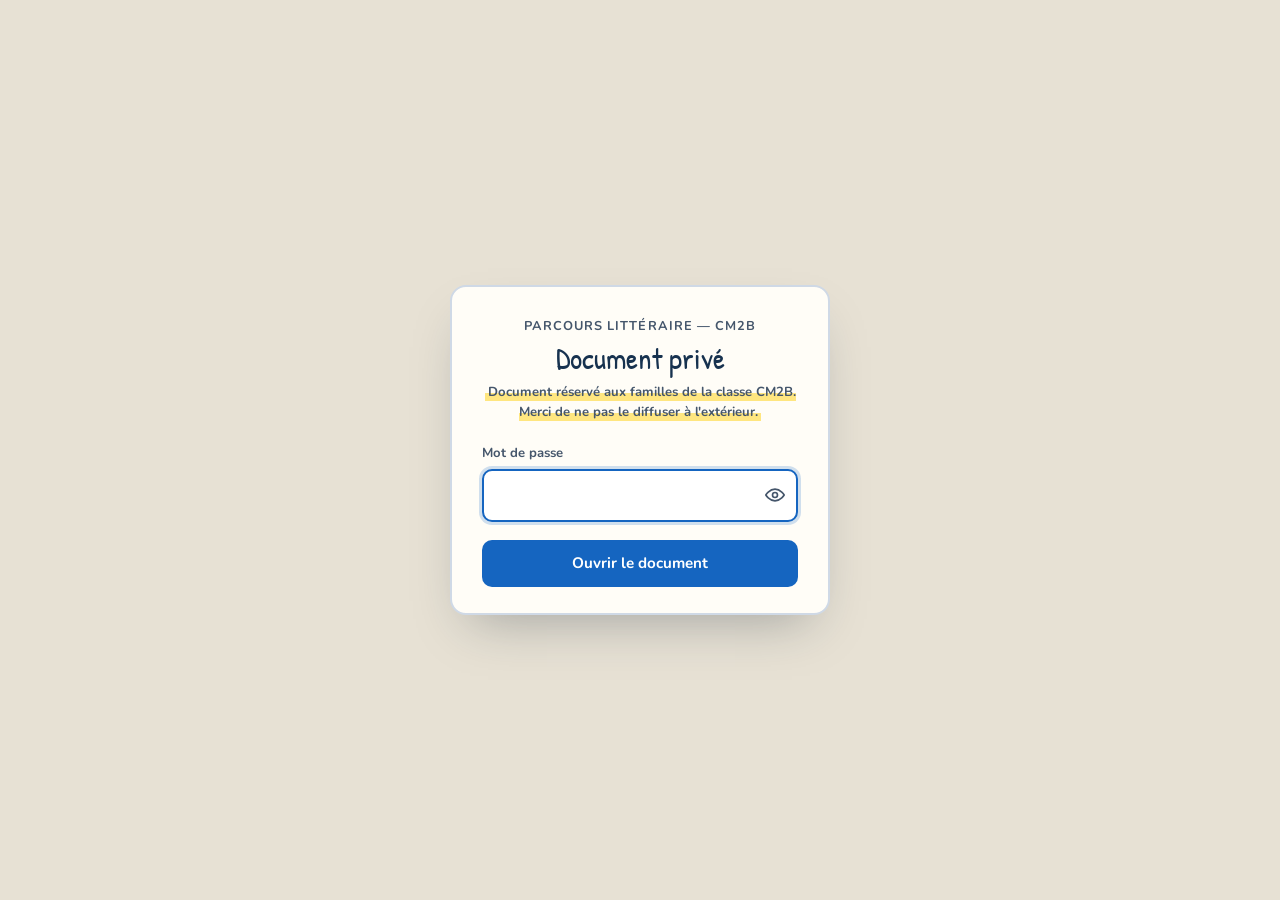
==== commit 8f719c2f: "Document : contact courriel et mention de droit d'auteur © 2026 en pied de page" ====
--- a/index.html
+++ b/index.html
@@ -7,14 +7,14 @@
   <meta name="description" content="Document à imprimer pour choisir ses 6 livres de l'année en CM2B : liste des œuvres proposées par niveau, présentation de chaque livre, carnet de lecteur et suivi des lectures.">
   <meta name="robots" content="noindex, nofollow, noarchive">
   <link rel="icon" href="favicon.svg?v=1" type="image/svg+xml">
-  <link rel="stylesheet" href="assets/styles.css?v=70">
+  <link rel="stylesheet" href="assets/styles.css?v=72">
 </head>
 <body class="is-locked">
   <div class="gate" id="gate">
     <form class="gate-box" id="gate-form" autocomplete="off">
       <p class="gate-school">Parcours littéraire — CM2B</p>
       <h1 class="gate-title">Document privé</h1>
-      <p class="gate-note"><strong>Document réservé aux familles de la classe CM2B — merci de ne pas le diffuser à l'extérieur.</strong></p>
+      <p class="gate-note"><strong>Document réservé aux familles de la classe CM2B. Merci de ne pas le diffuser à l'extérieur.</strong></p>
       <label class="gate-label" for="gate-input">Mot de passe</label>
       <div class="gate-field">
         <input class="gate-input" id="gate-input" type="password" inputmode="text" autocomplete="off" required>
@@ -136,6 +136,8 @@
       <p>Résumés et repères sur les auteurs établis d'après des sources documentaires et encyclopédiques.</p>
       <p>Document réalisé par un parent d'élève, à titre indicatif. Il ne remplace pas les consignes de l'enseignant.</p>
       <p>Illustrations du domaine public (Wikimedia Commons) pour les œuvres anciennes ; couvertures des éditions pour les autres.</p>
+      <p class="foot-legal">&copy; 2026 Thomas Cailleau — Diffusion réservée aux familles de la classe CM2B. Illustrations, couvertures et extraits restent la propriété de leurs auteurs respectifs.</p>
+      <p class="foot-contact"><span class="hl-jaune">Une erreur, une question sur ce document ? <a href="mailto:thomas.alexis.cailleau@gmail.com">thomas.alexis.cailleau@gmail.com</a></span></p>
     </footer>
   </main>
 
--- a/assets/styles.css
+++ b/assets/styles.css
@@ -610,6 +610,8 @@
   color: #6b7a8c;
 }
 .doc-foot p { margin: 0 0 4px; }
+.doc-foot .foot-contact { margin-top: 6px; overflow-wrap: anywhere; }
+.doc-foot .foot-contact a { color: var(--bleu); text-decoration: underline; }
 
 /* ---------- Bouton d'impression (écran seulement) ---------- */
 .print-fab {
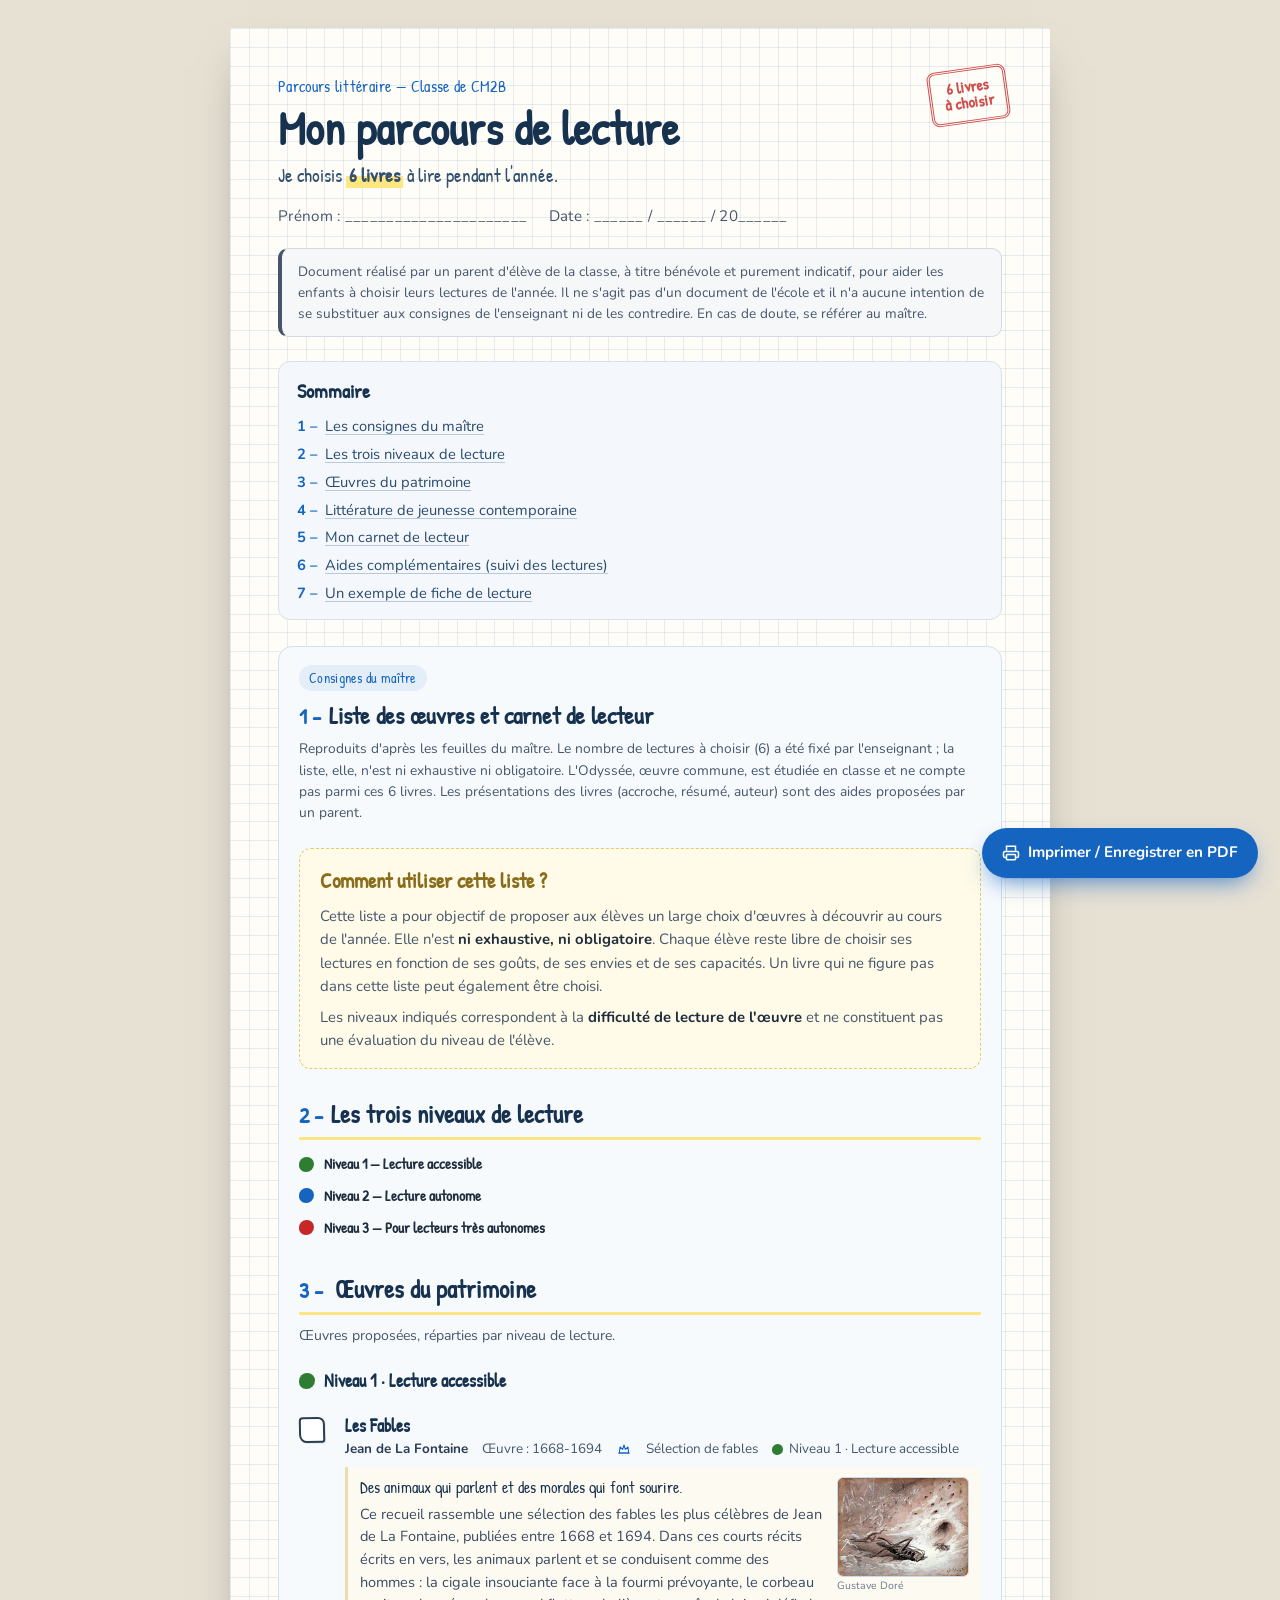
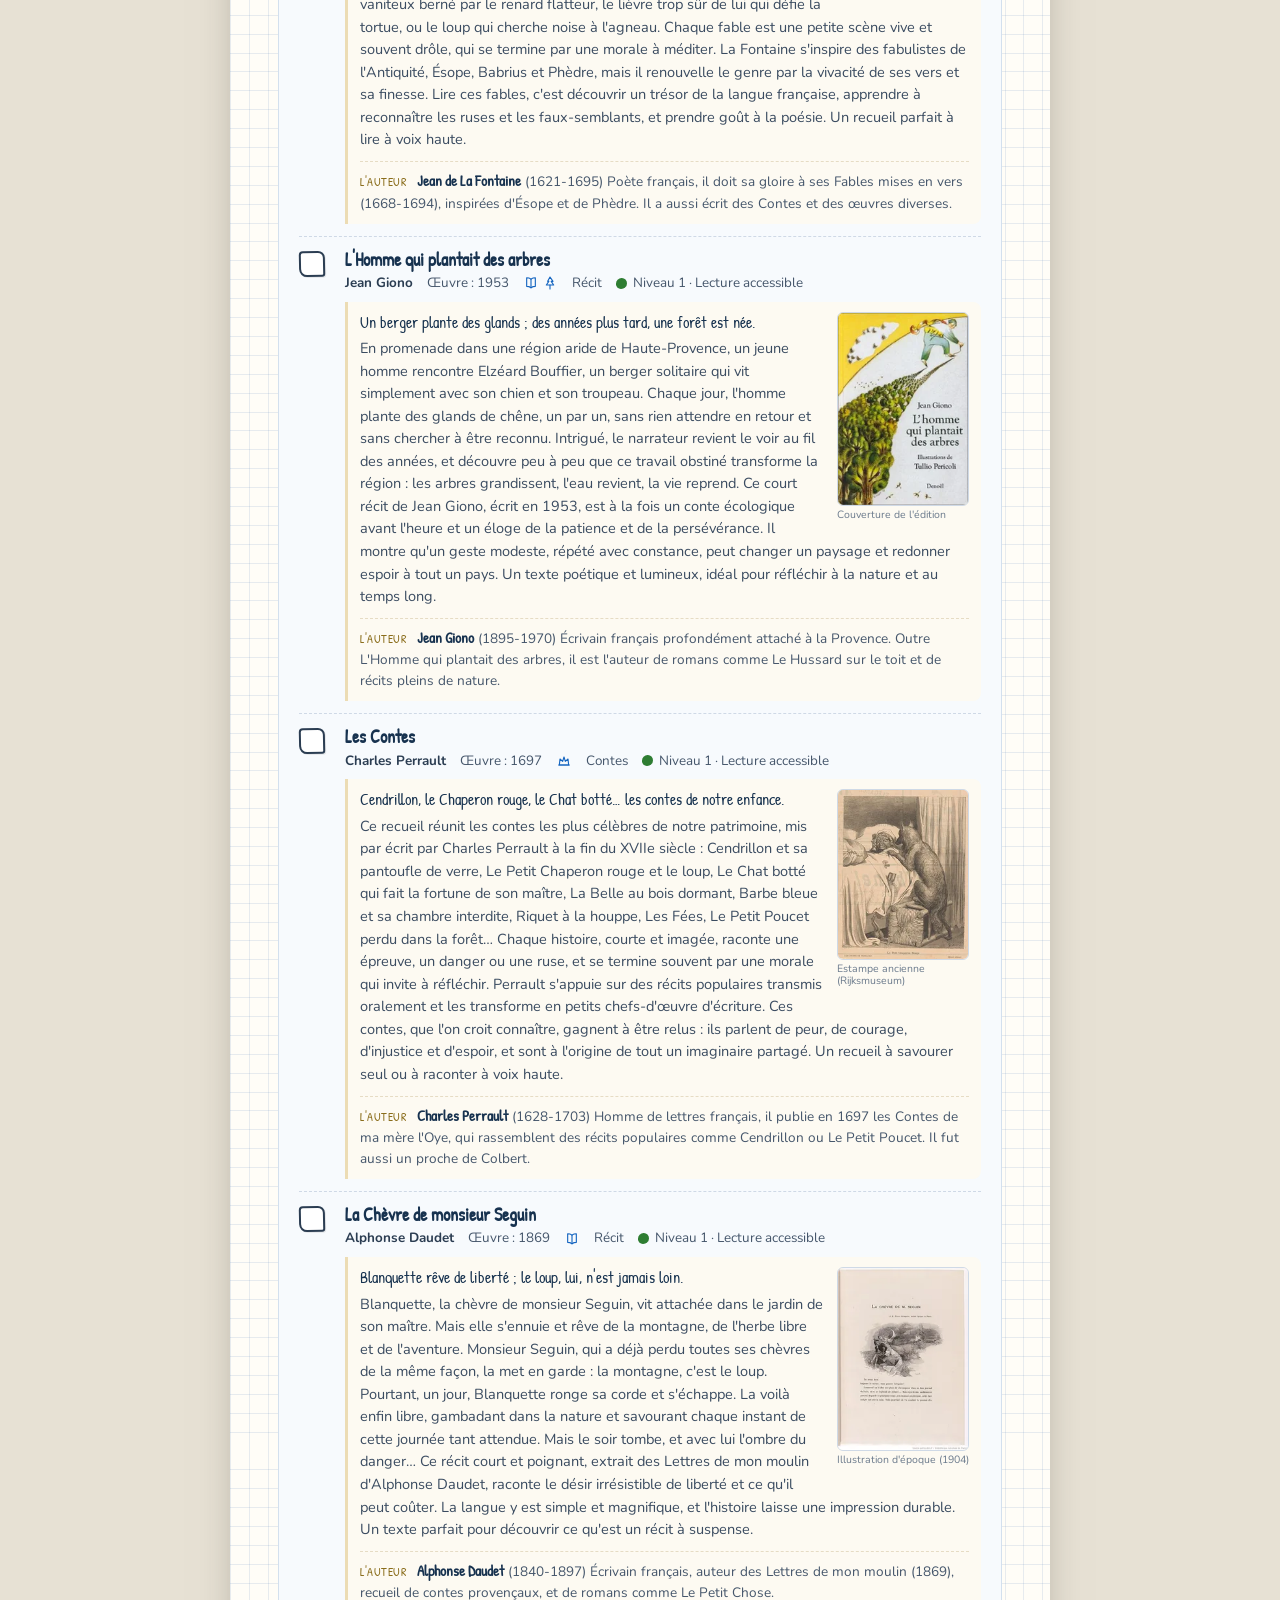
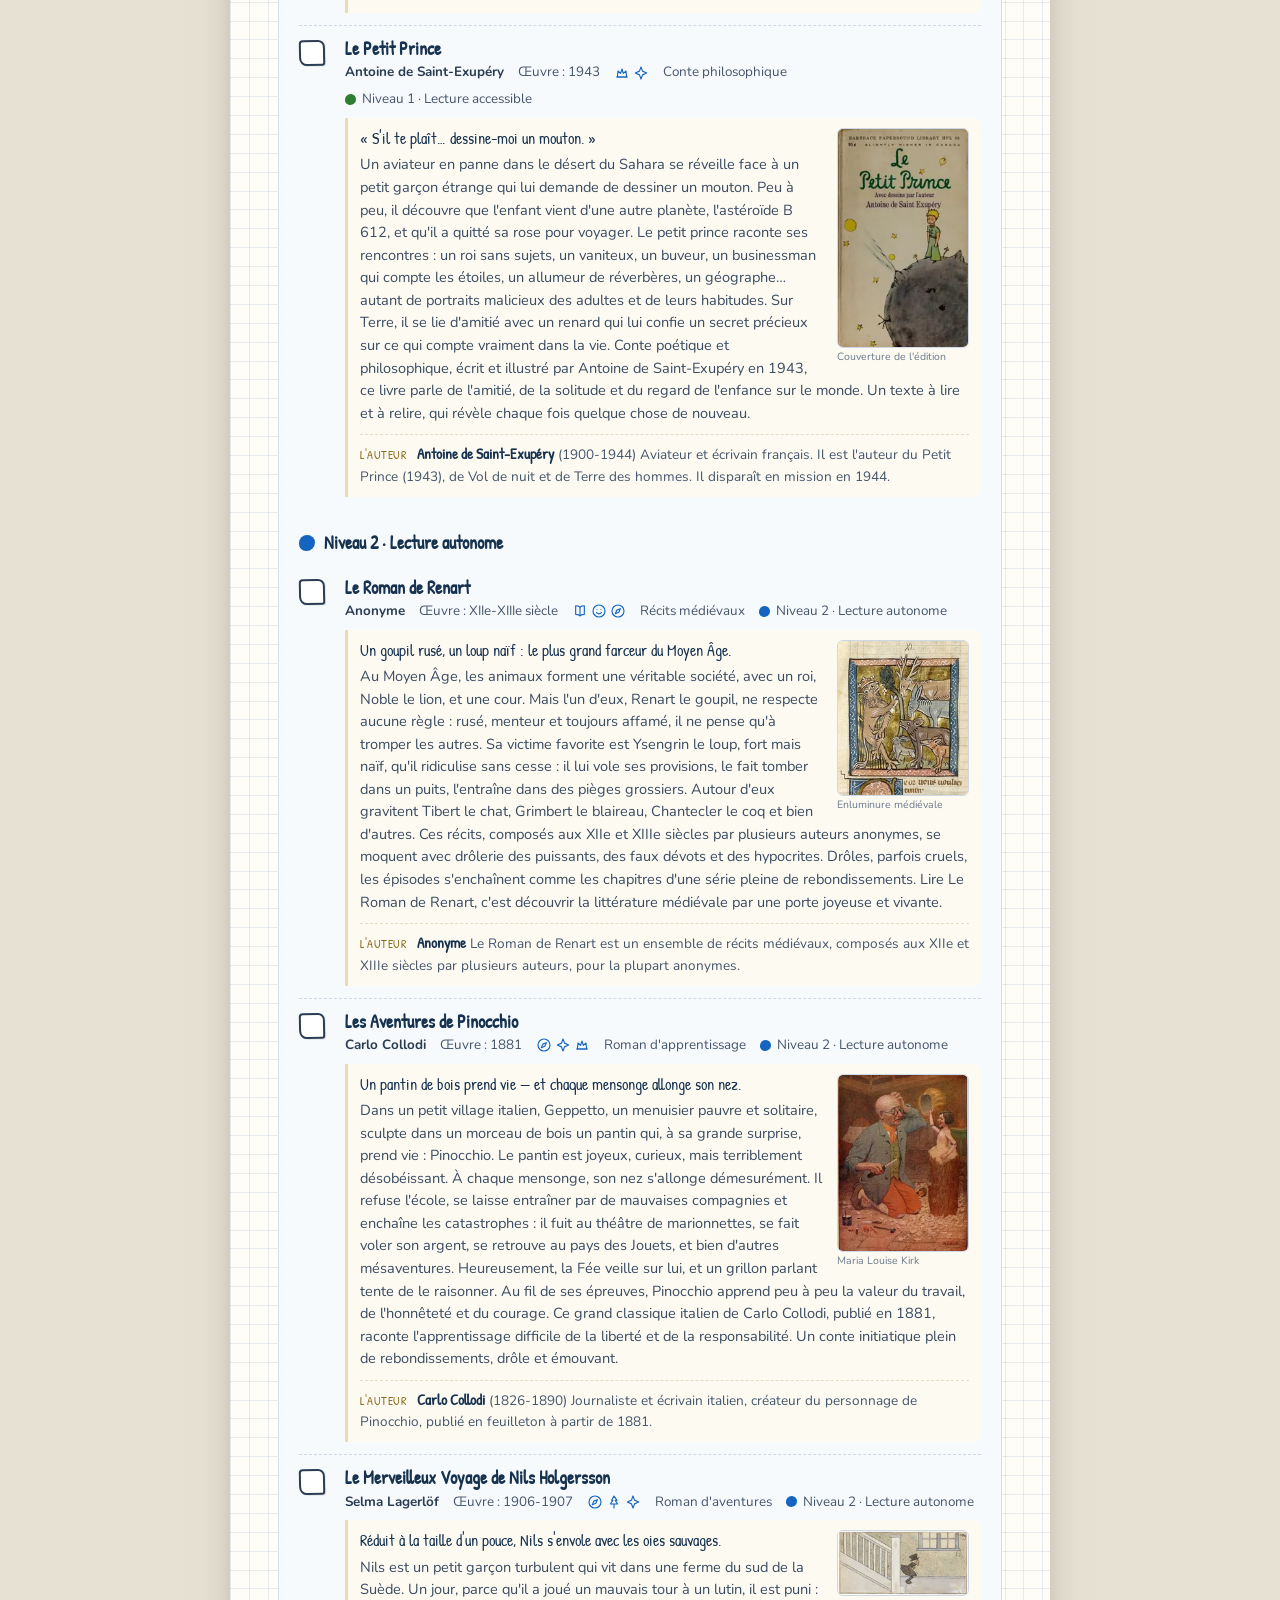
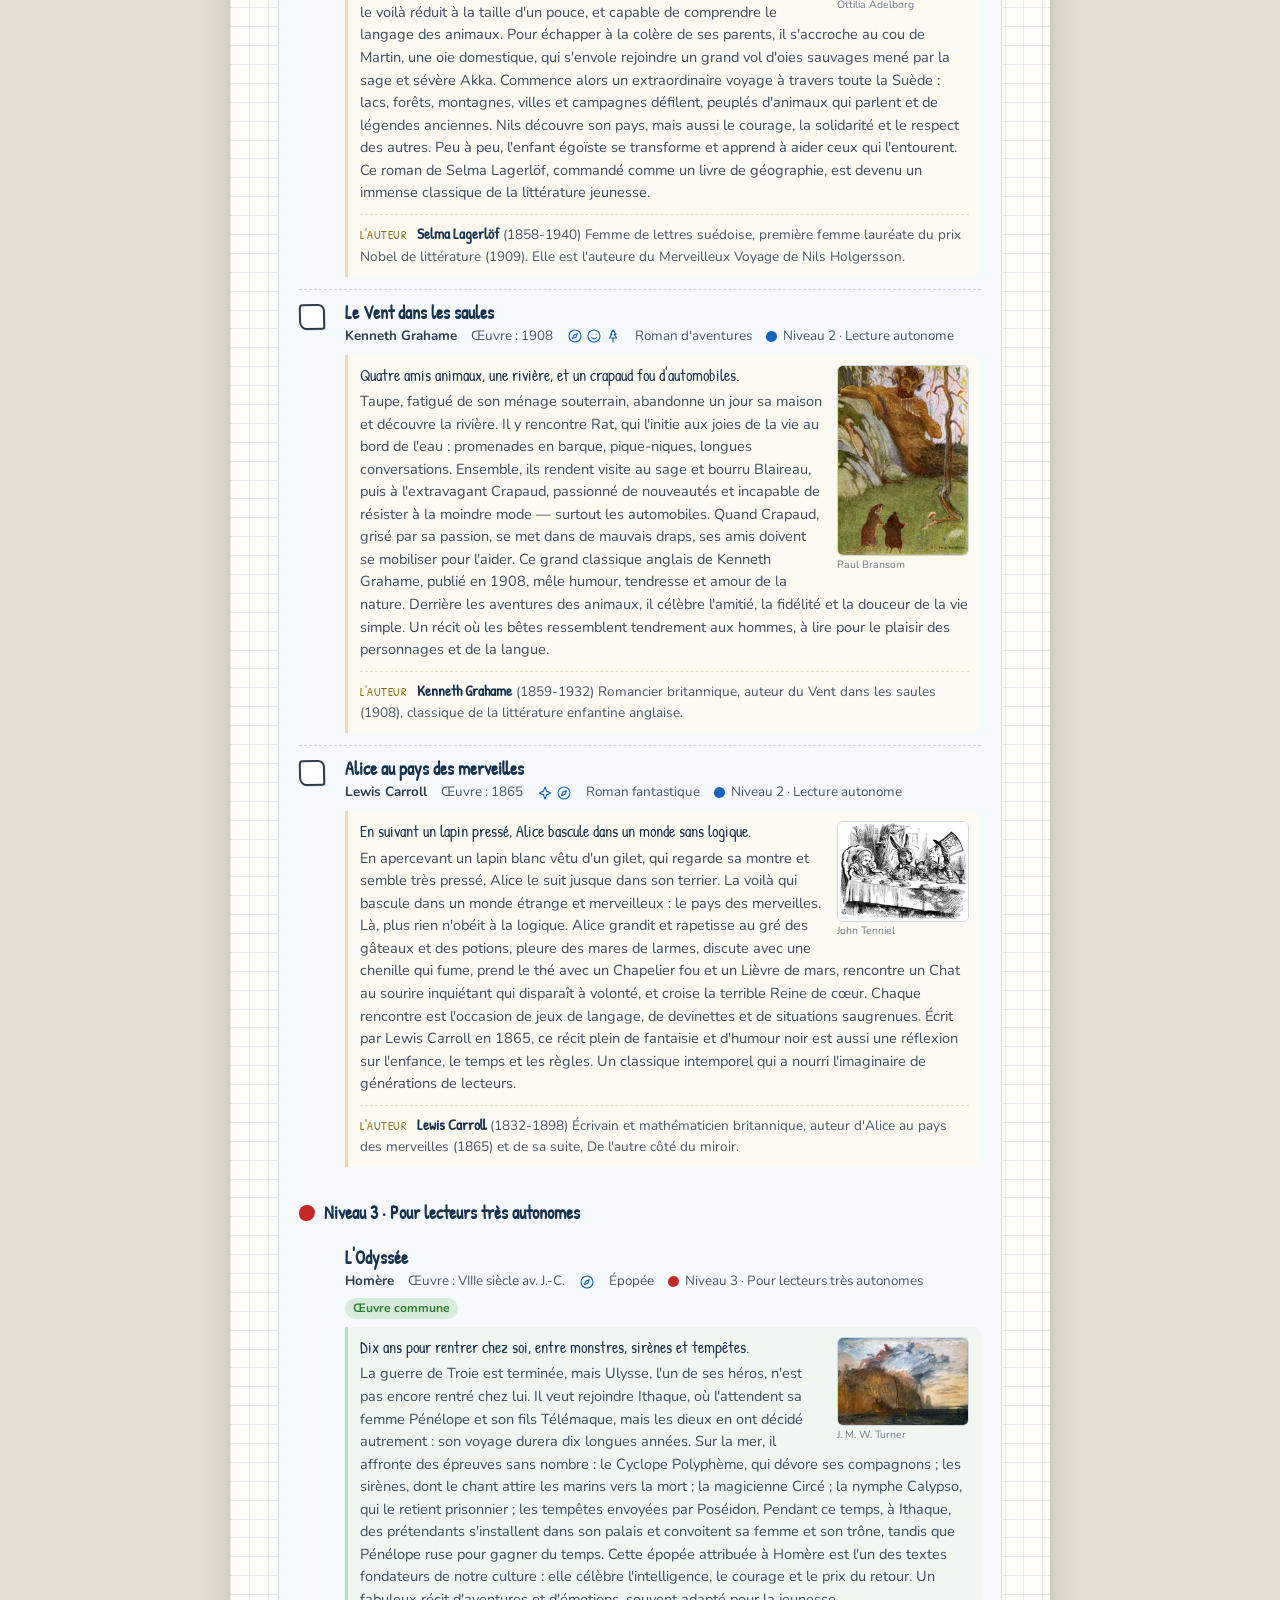
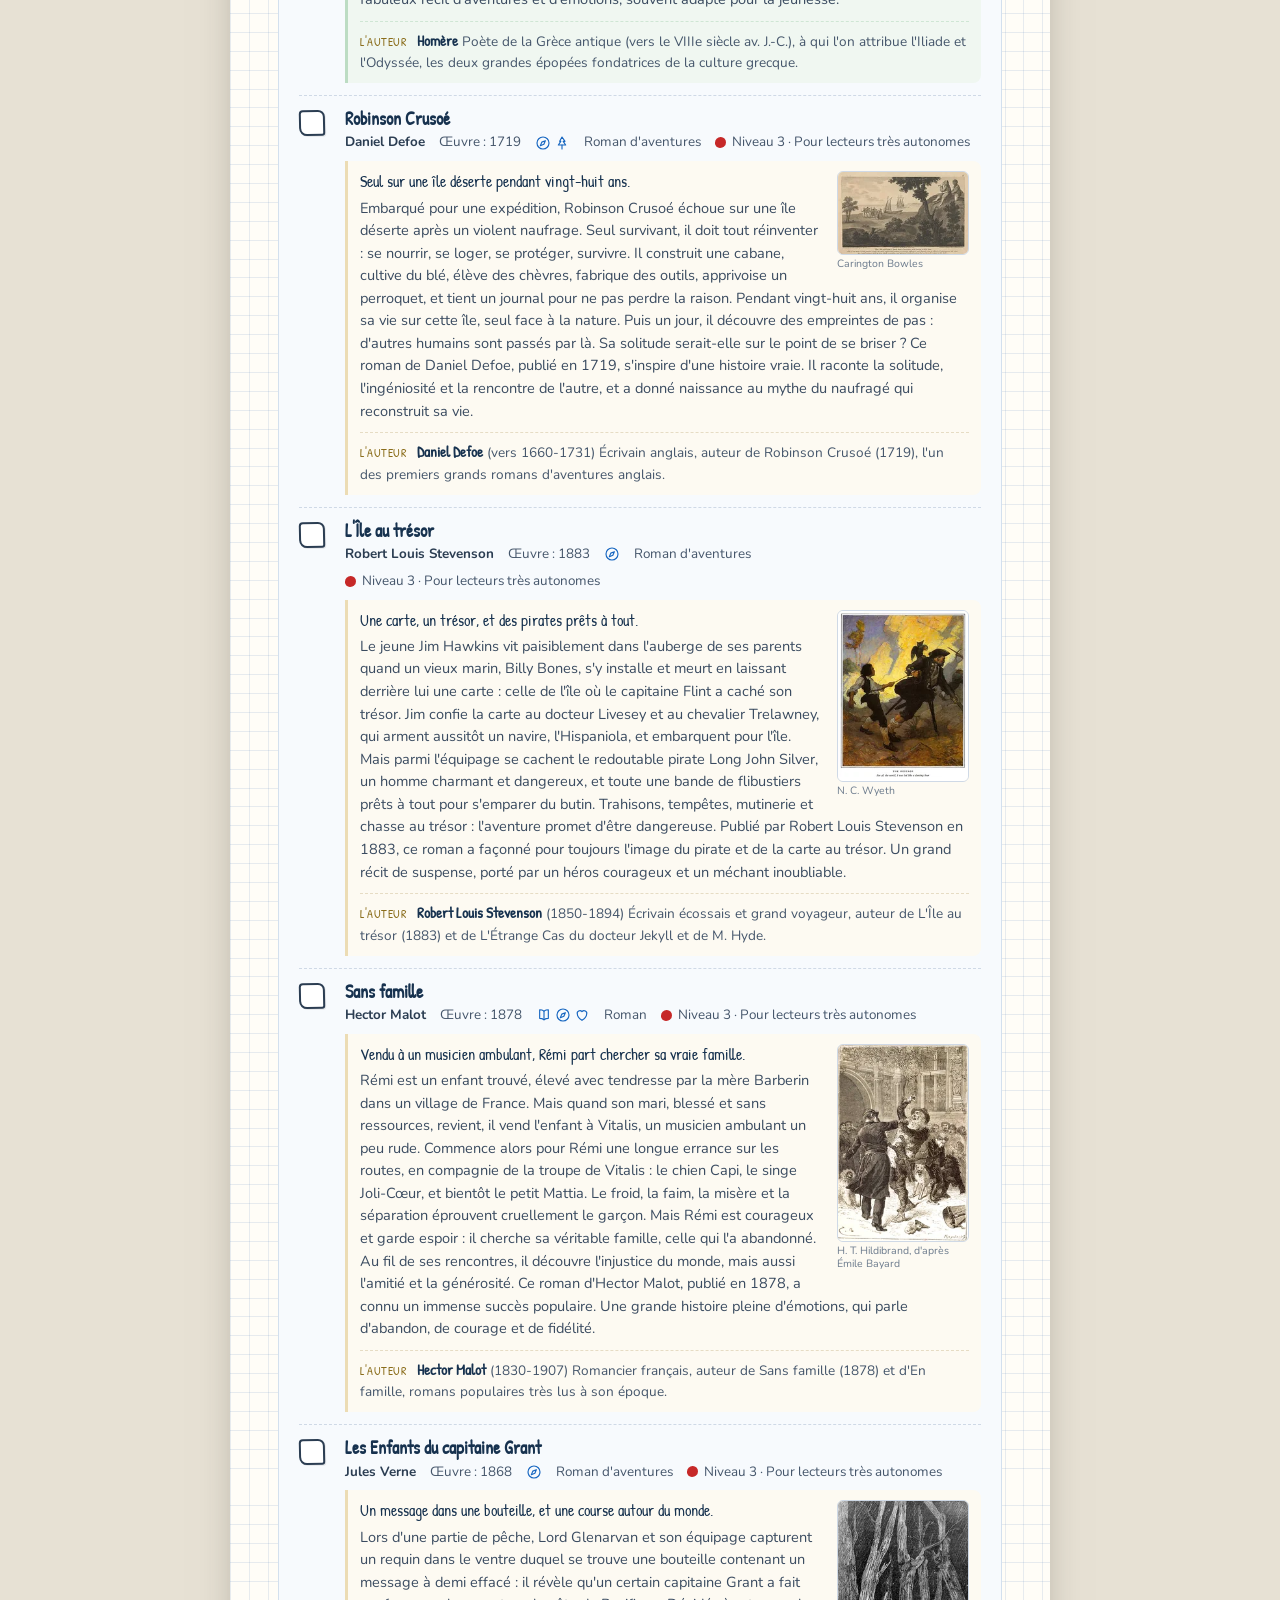
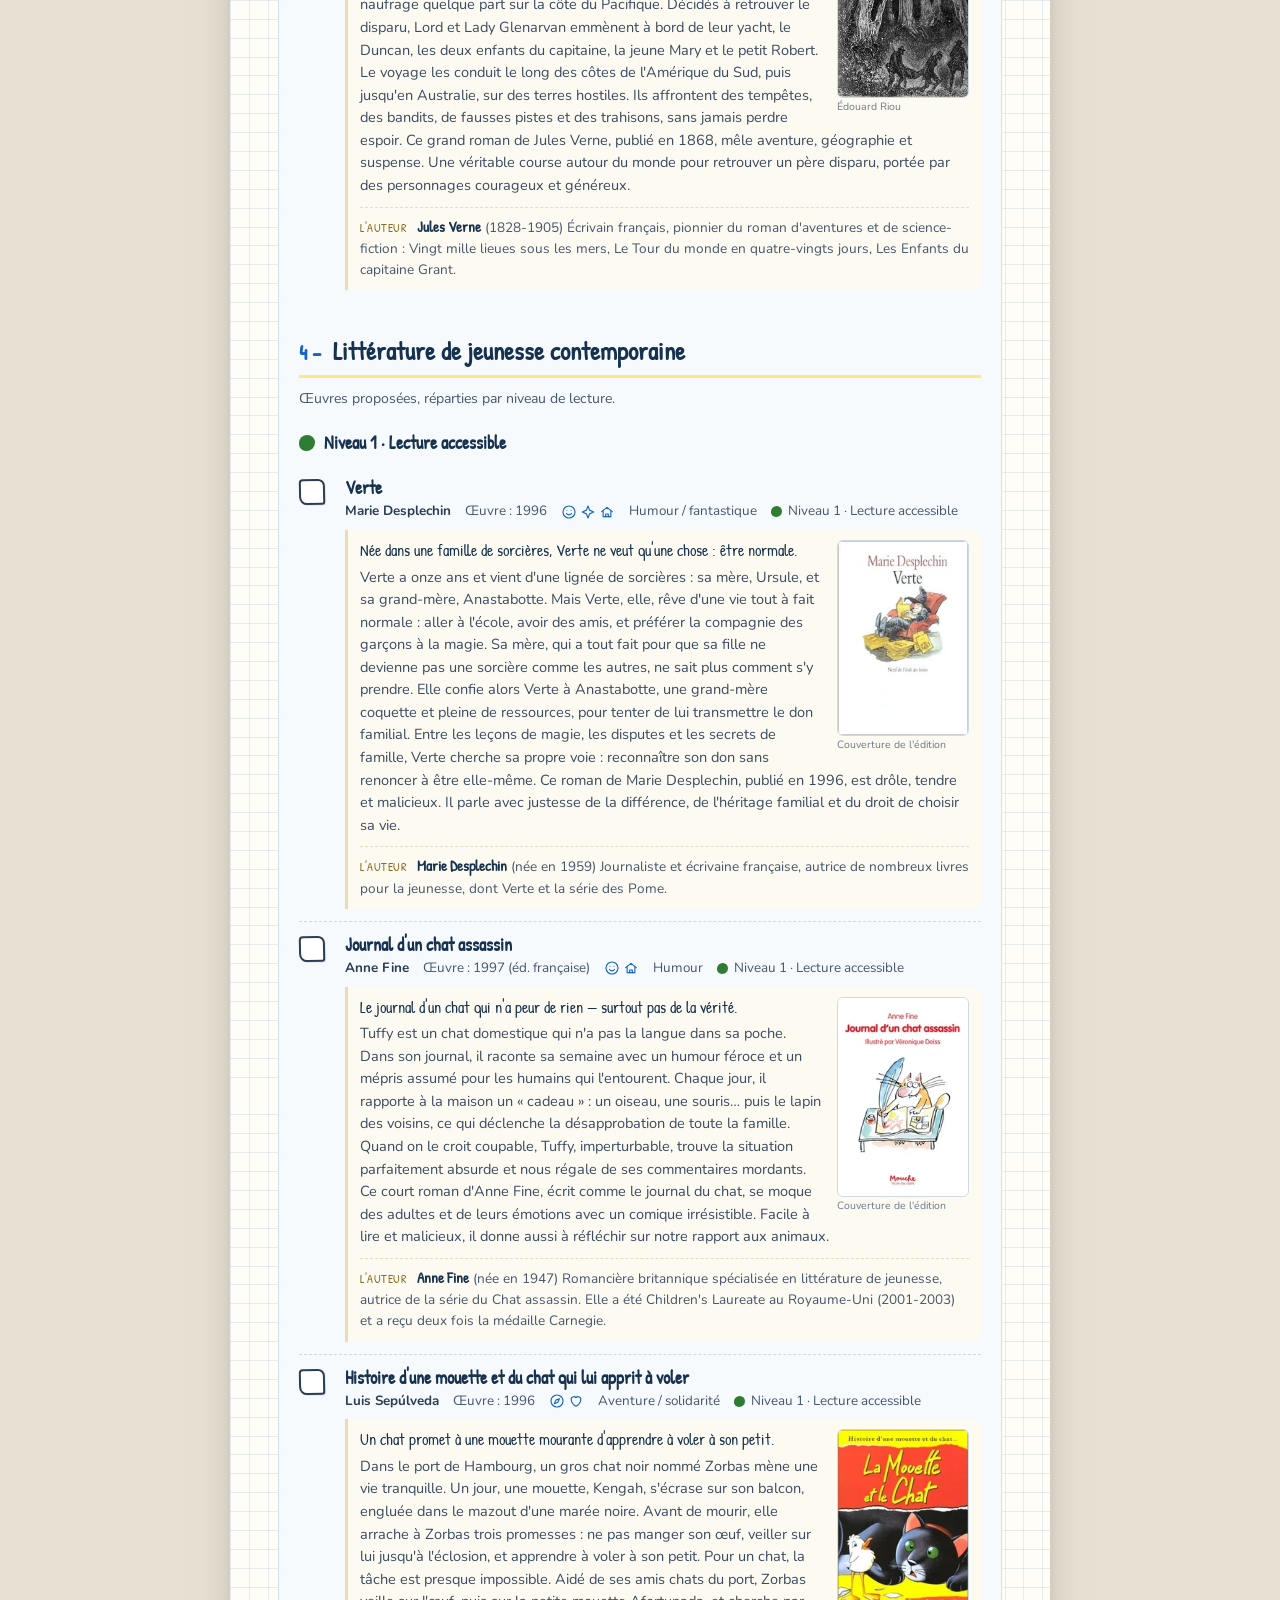
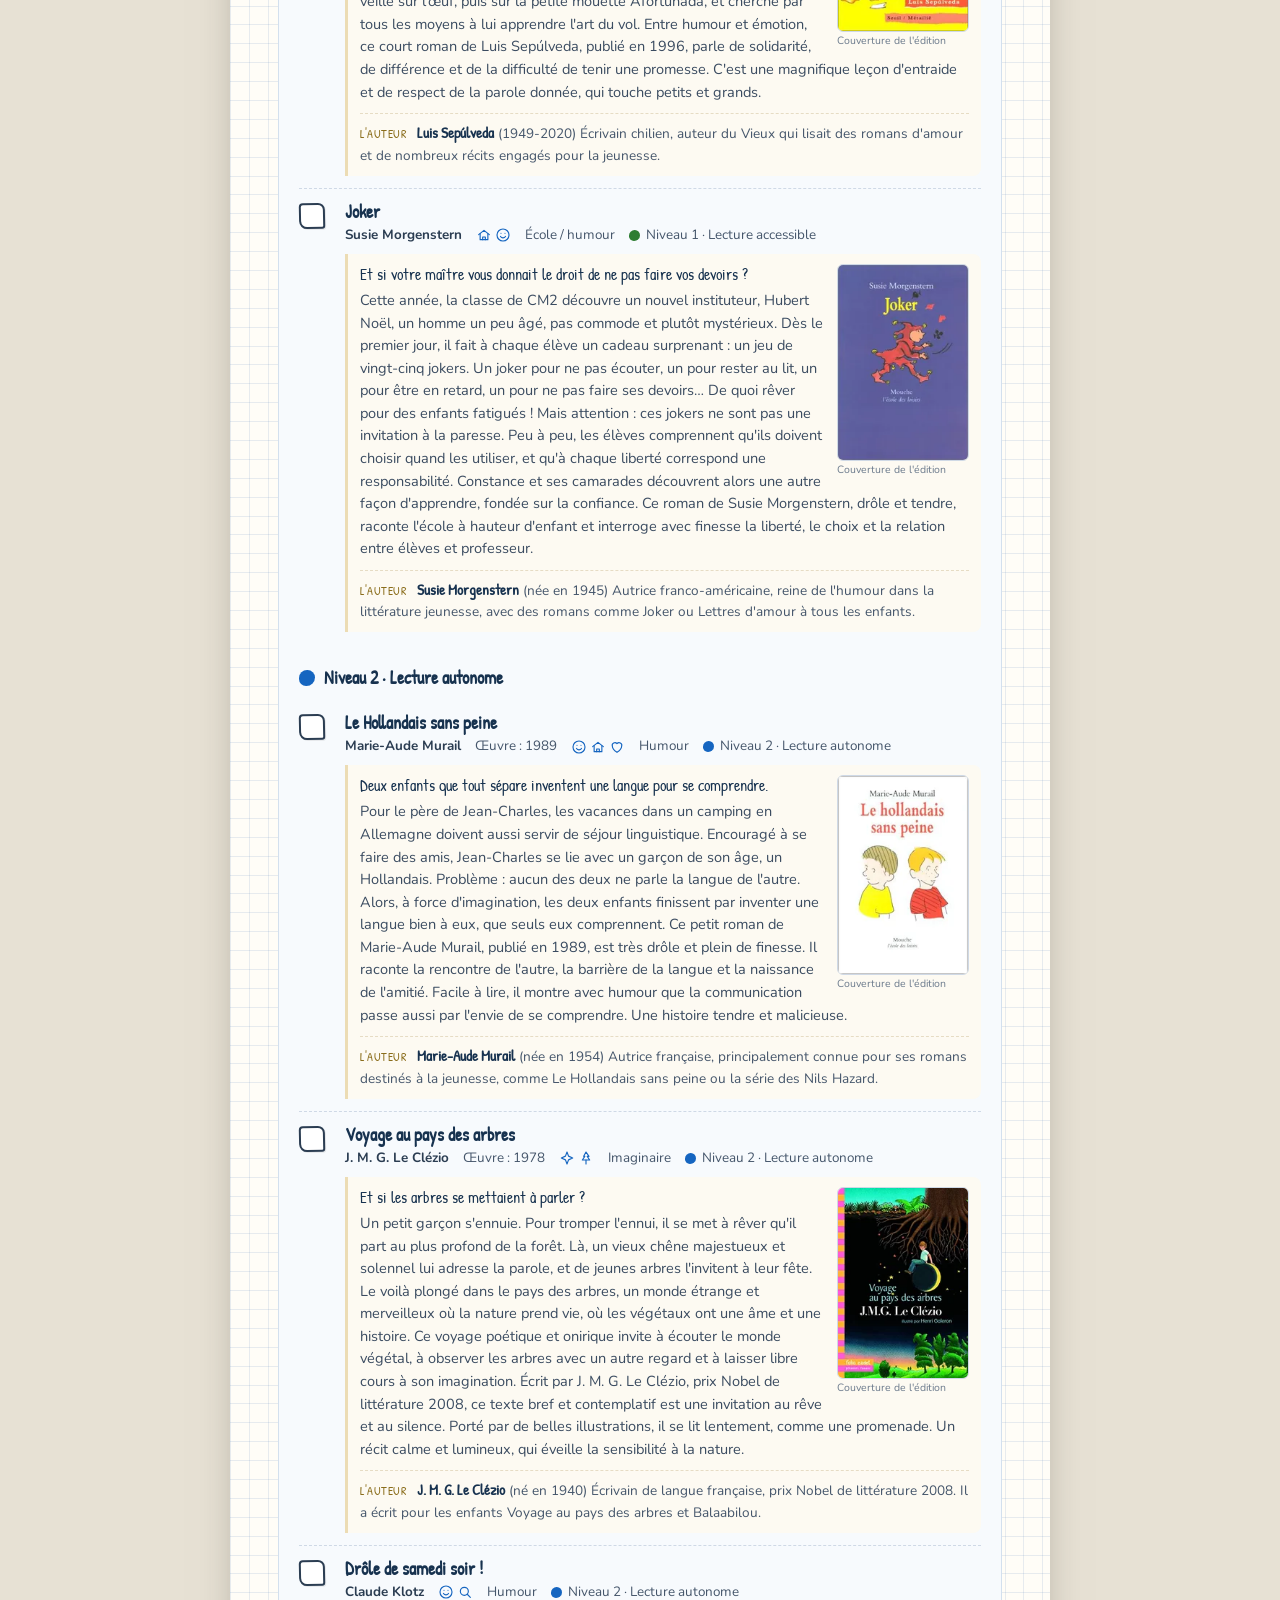
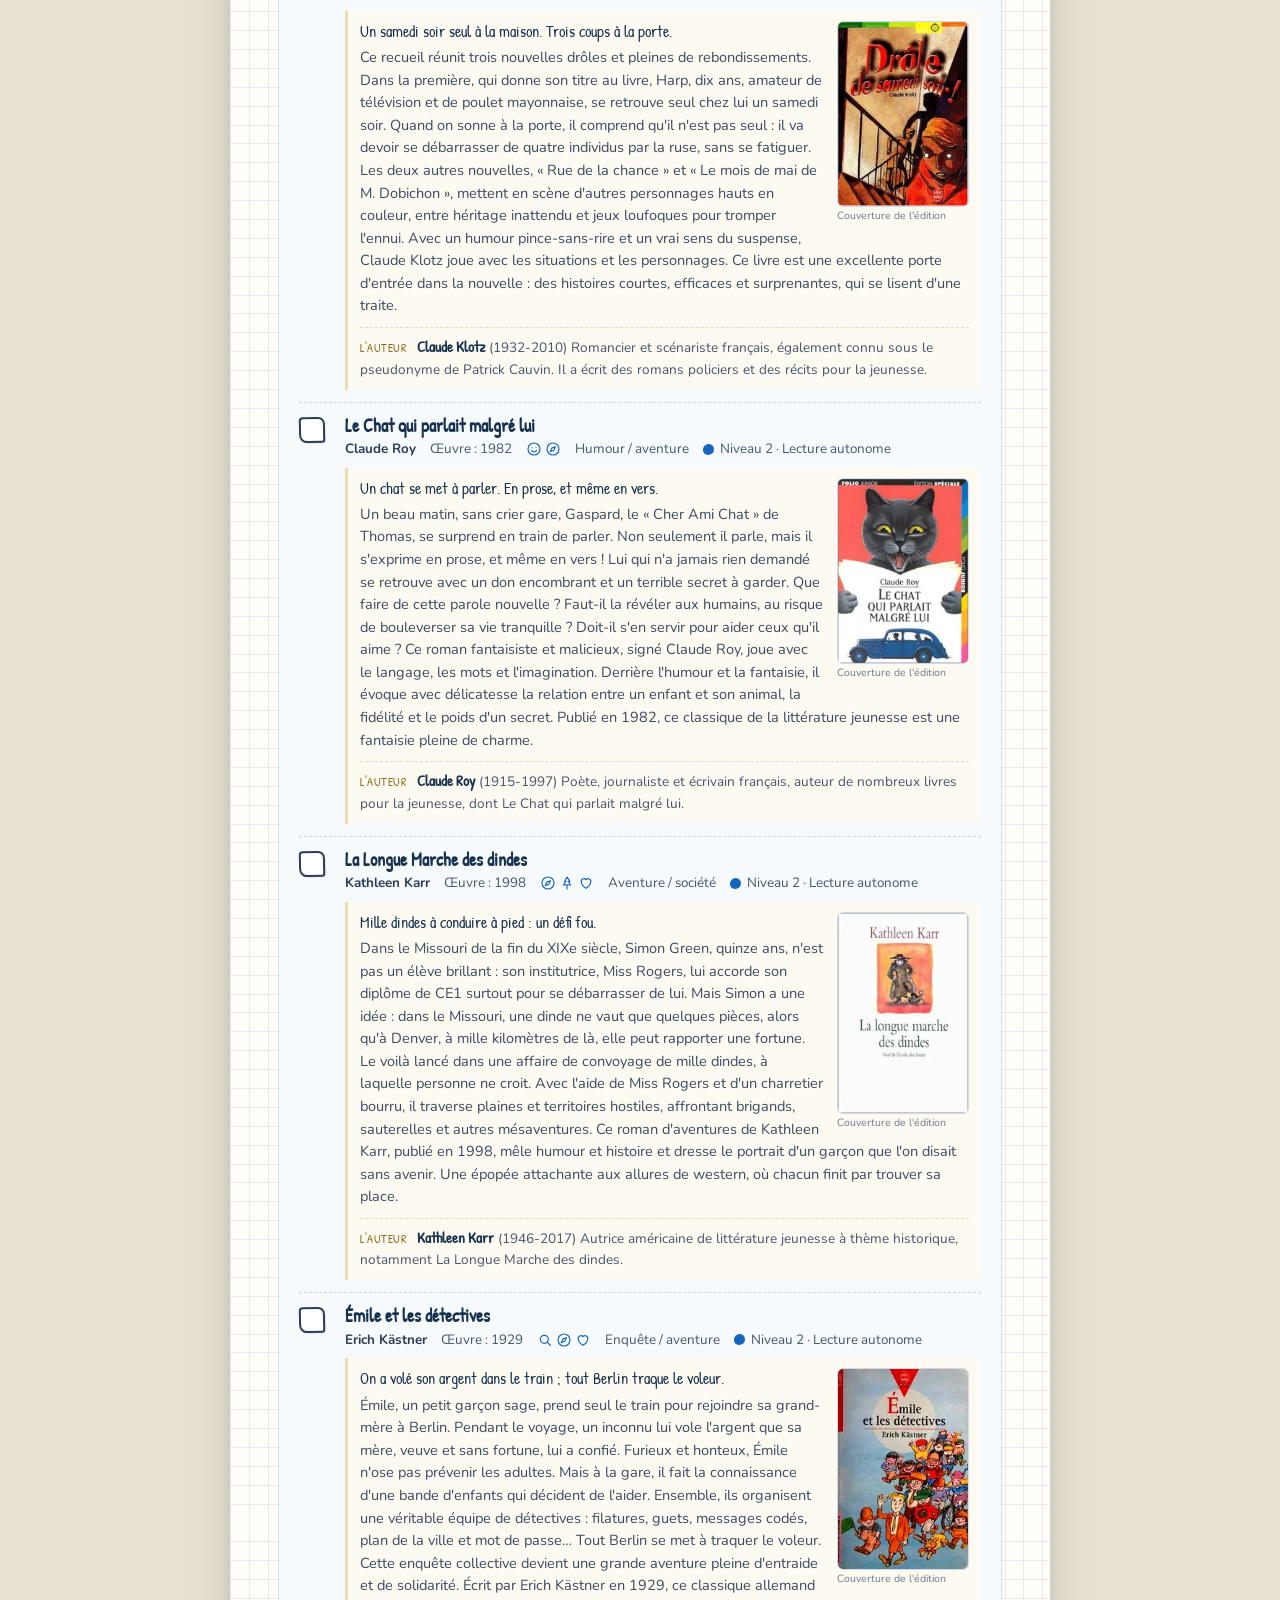
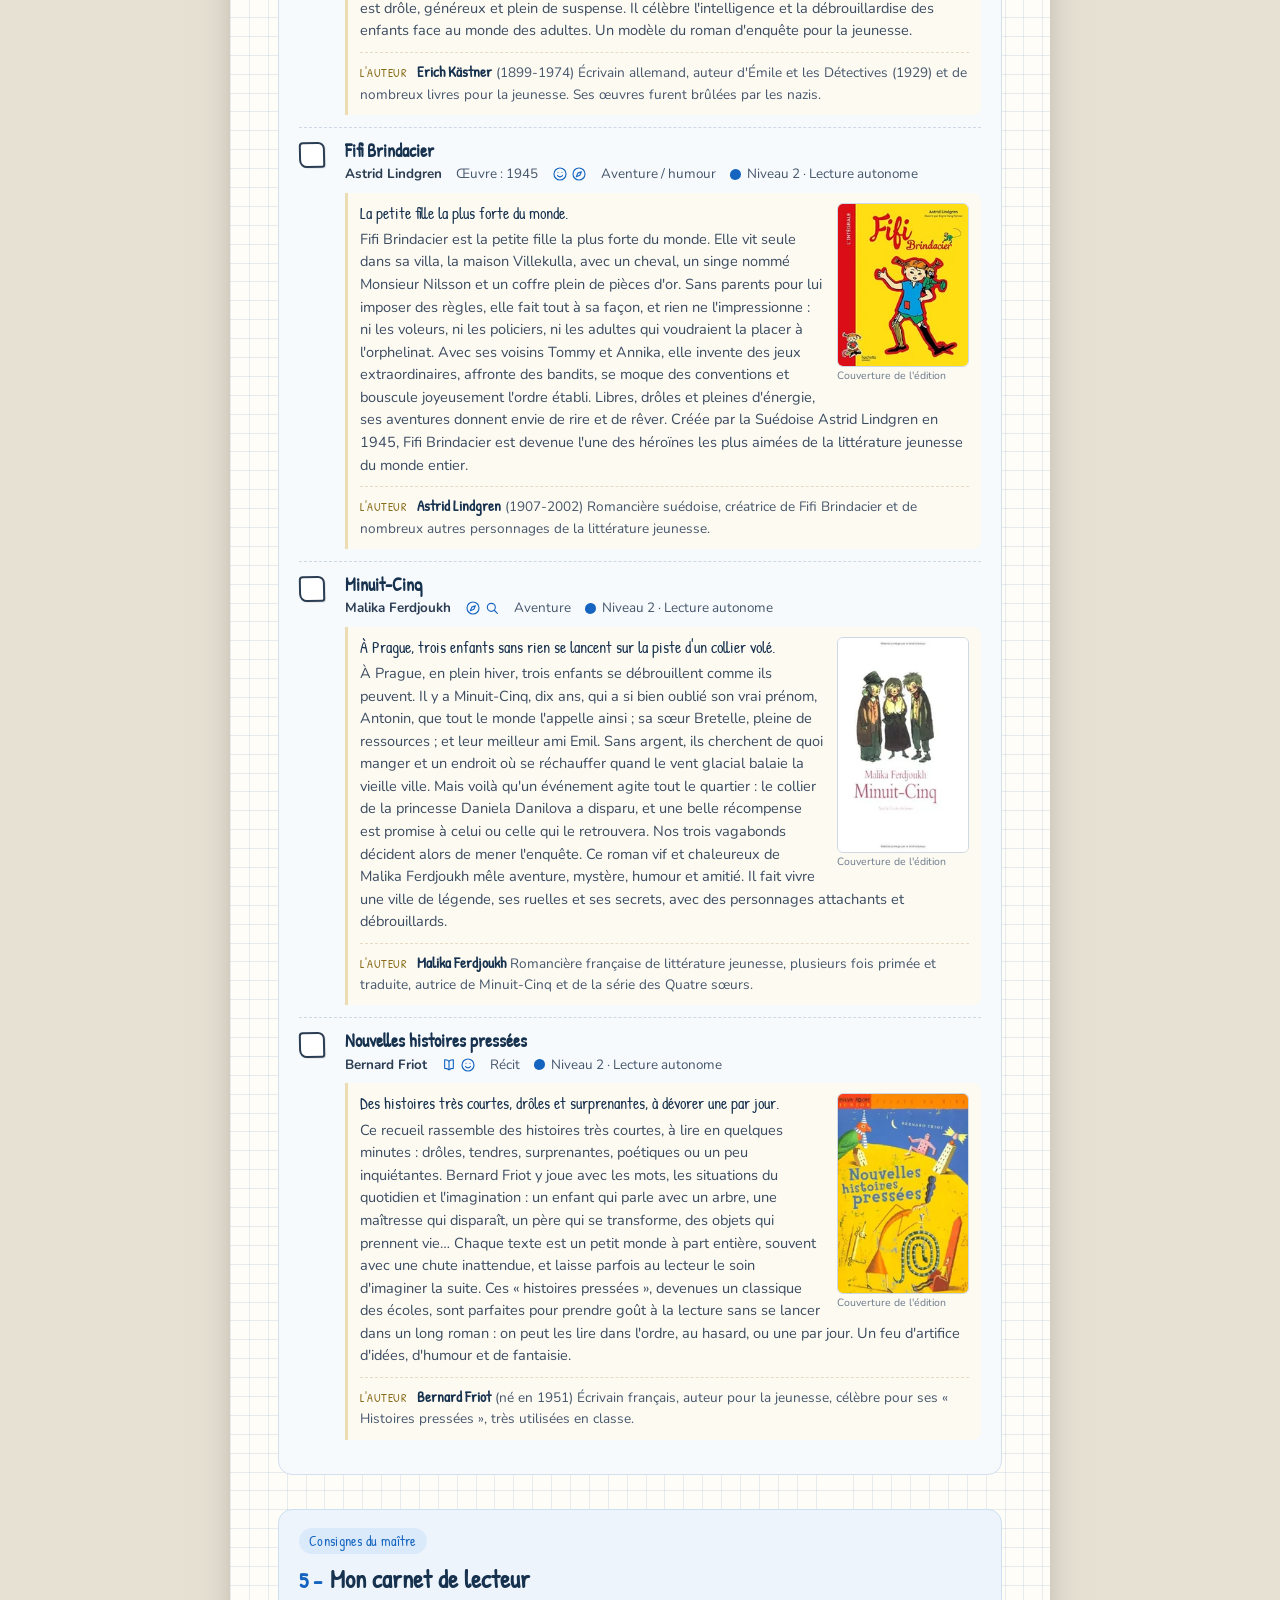
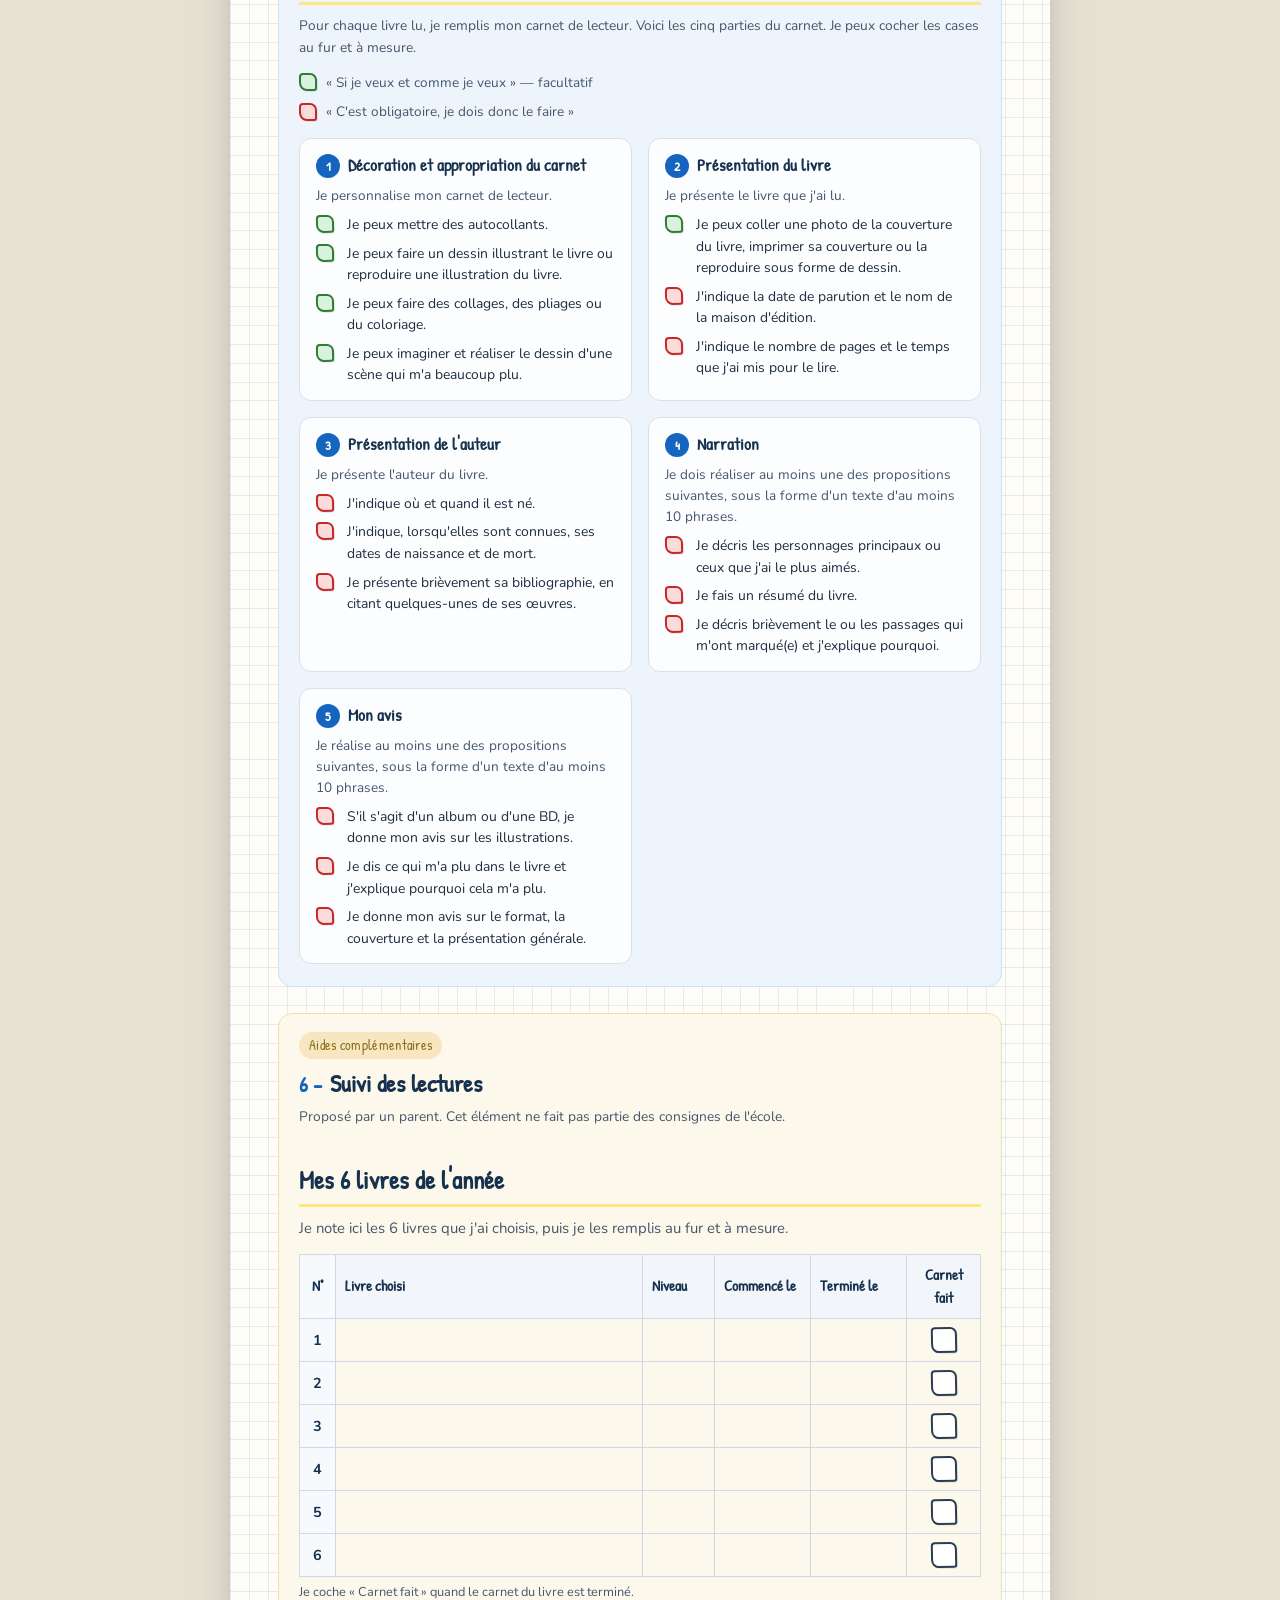
==== commit 0294e873: "Portail : interrupteur GATE_ACTIF, écran de mot de passe désactivé par défaut" ====
--- a/index.html
+++ b/index.html
@@ -6,8 +6,30 @@
   <title>Mon parcours de lecture — CM2B (élève &amp; parents)</title>
   <meta name="description" content="Document à imprimer pour choisir ses 6 livres de l'année en CM2B : liste des œuvres proposées par niveau, présentation de chaque livre, carnet de lecteur et suivi des lectures.">
   <meta name="robots" content="noindex, nofollow, noarchive">
+  <meta name="theme-color" content="#1565c0">
+  <link rel="canonical" href="https://tac-projects.github.io/lectures/">
+
+  <meta property="og:type" content="website">
+  <meta property="og:locale" content="fr_FR">
+  <meta property="og:site_name" content="Parcours littéraire — CM2B">
+  <meta property="og:url" content="https://tac-projects.github.io/lectures/">
+  <meta property="og:title" content="Mon parcours de lecture — CM2B">
+  <meta property="og:description" content="Document à imprimer pour choisir ses 6 livres de l'année en CM2B : liste des œuvres par niveau, présentation de chaque livre, carnet de lecteur et suivi des lectures.">
+  <meta property="og:image" content="https://tac-projects.github.io/lectures/assets/og-cover.png">
+  <meta property="og:image:secure_url" content="https://tac-projects.github.io/lectures/assets/og-cover.png">
+  <meta property="og:image:type" content="image/png">
+  <meta property="og:image:width" content="1200">
+  <meta property="og:image:height" content="630">
+  <meta property="og:image:alt" content="Mon parcours de lecture — 6 livres à choisir, classe de CM2B">
+
+  <meta name="twitter:card" content="summary_large_image">
+  <meta name="twitter:title" content="Mon parcours de lecture — CM2B">
+  <meta name="twitter:description" content="Document à imprimer pour choisir ses 6 livres de l'année en CM2B : liste des œuvres par niveau, présentation de chaque livre, carnet de lecteur et suivi des lectures.">
+  <meta name="twitter:image" content="https://tac-projects.github.io/lectures/assets/og-cover.png">
+  <meta name="twitter:image:alt" content="Mon parcours de lecture — 6 livres à choisir, classe de CM2B">
+
   <link rel="icon" href="favicon.svg?v=1" type="image/svg+xml">
-  <link rel="stylesheet" href="assets/styles.css?v=72">
+  <link rel="stylesheet" href="assets/styles.css?v=74">
 </head>
 <body class="is-locked">
   <div class="gate" id="gate">
@@ -136,12 +158,12 @@
       <p>Résumés et repères sur les auteurs établis d'après des sources documentaires et encyclopédiques.</p>
       <p>Document réalisé par un parent d'élève, à titre indicatif. Il ne remplace pas les consignes de l'enseignant.</p>
       <p>Illustrations du domaine public (Wikimedia Commons) pour les œuvres anciennes ; couvertures des éditions pour les autres.</p>
-      <p class="foot-legal">&copy; 2026 Thomas Cailleau — Diffusion réservée aux familles de la classe CM2B. Illustrations, couvertures et extraits restent la propriété de leurs auteurs respectifs.</p>
+      <p class="foot-legal">&copy; 2026 Thomas-Alexis Cailleau — Diffusion réservée aux familles de la classe CM2B. Illustrations, couvertures et extraits restent la propriété de leurs auteurs respectifs.</p>
       <p class="foot-contact"><span class="hl-jaune">Une erreur, une question sur ce document ? <a href="mailto:thomas.alexis.cailleau@gmail.com">thomas.alexis.cailleau@gmail.com</a></span></p>
     </footer>
   </main>
 
   <script src="assets/data.js?v=45"></script>
-  <script src="assets/app.js?v=48"></script>
+  <script src="assets/app.js?v=49"></script>
 </body>
 </html>
--- a/assets/styles.css
+++ b/assets/styles.css
@@ -441,19 +441,9 @@
 .step li { display: grid; grid-template-columns: 22px 1fr; gap: 9px; font-size: .87rem; align-items: start; }
 .step li .check { width: 18px; height: 18px; border-width: 2px; margin-top: 1px; }
 
-/* ---------- Statuts du carnet : point vert / rouge dans la case d'origine ---------- */
-.step li .check,
-.carnet-legende .check { position: relative; }
-.check-dot {
-  position: absolute;
-  inset: 0;
-  margin: auto;
-  width: 9px;
-  height: 9px;
-  border-radius: 50%;
-}
-.check-dot.libre { background: var(--vert); }
-.check-dot.obligatoire { background: var(--rouge); }
+/* ---------- Statuts du carnet : fond et contour vert / rouge ---------- */
+.check.libre { background: #d9f2dd; border-color: var(--vert); }
+.check.obligatoire { background: #fbdcda; border-color: var(--rouge); }
 .carnet-legende {
   list-style: none;
   margin: 14px 0 0;
@@ -606,11 +596,12 @@
   margin-top: 30px;
   padding-top: 14px;
   border-top: 1px solid var(--line);
-  font-size: .78rem;
+  font-size: .72rem;
+  line-height: 1.4;
   color: #6b7a8c;
 }
-.doc-foot p { margin: 0 0 4px; }
-.doc-foot .foot-contact { margin-top: 6px; overflow-wrap: anywhere; }
+.doc-foot p { margin: 0 0 2px; }
+.doc-foot .foot-contact { margin-top: 3px; overflow-wrap: anywhere; }
 .doc-foot .foot-contact a { color: var(--bleu); text-decoration: underline; }
 
 /* ---------- Bouton d'impression (écran seulement) ---------- */
@@ -809,7 +800,7 @@
   .zone-fiche { break-before: page; page-break-before: always; margin-top: 0; padding: 0; border: 0; background: #fff; }
   .fv-page-2, .fv-page-3 { break-before: page; page-break-before: always; margin-top: 0; }
   .fv-page, .fv-id, .fv-bloc { break-inside: avoid; page-break-inside: avoid; }
-  .doc-foot { margin-top: 14px; padding-top: 10px; }
+  .doc-foot { margin-top: 10px; padding-top: 8px; }
   .fiche-img { break-inside: avoid; page-break-inside: avoid; }
   .suivi-table tr, .toc { break-inside: avoid; page-break-inside: avoid; }
 }
@@ -817,7 +808,7 @@
 /* ---------- Petits écrans ---------- */
 @media (max-width: 620px) {
   body { font-size: 15px; }
-  .document { margin: 0; padding: 24px 18px 40px; border-radius: 0; box-shadow: none; }
+  .document { margin: 0; padding: 24px 18px 112px; border-radius: 0; box-shadow: none; }
   .stamp { position: static; display: inline-block; transform: rotate(-3deg); margin: 12px 0 0; }
   .steps { grid-template-columns: 1fr; }
 
